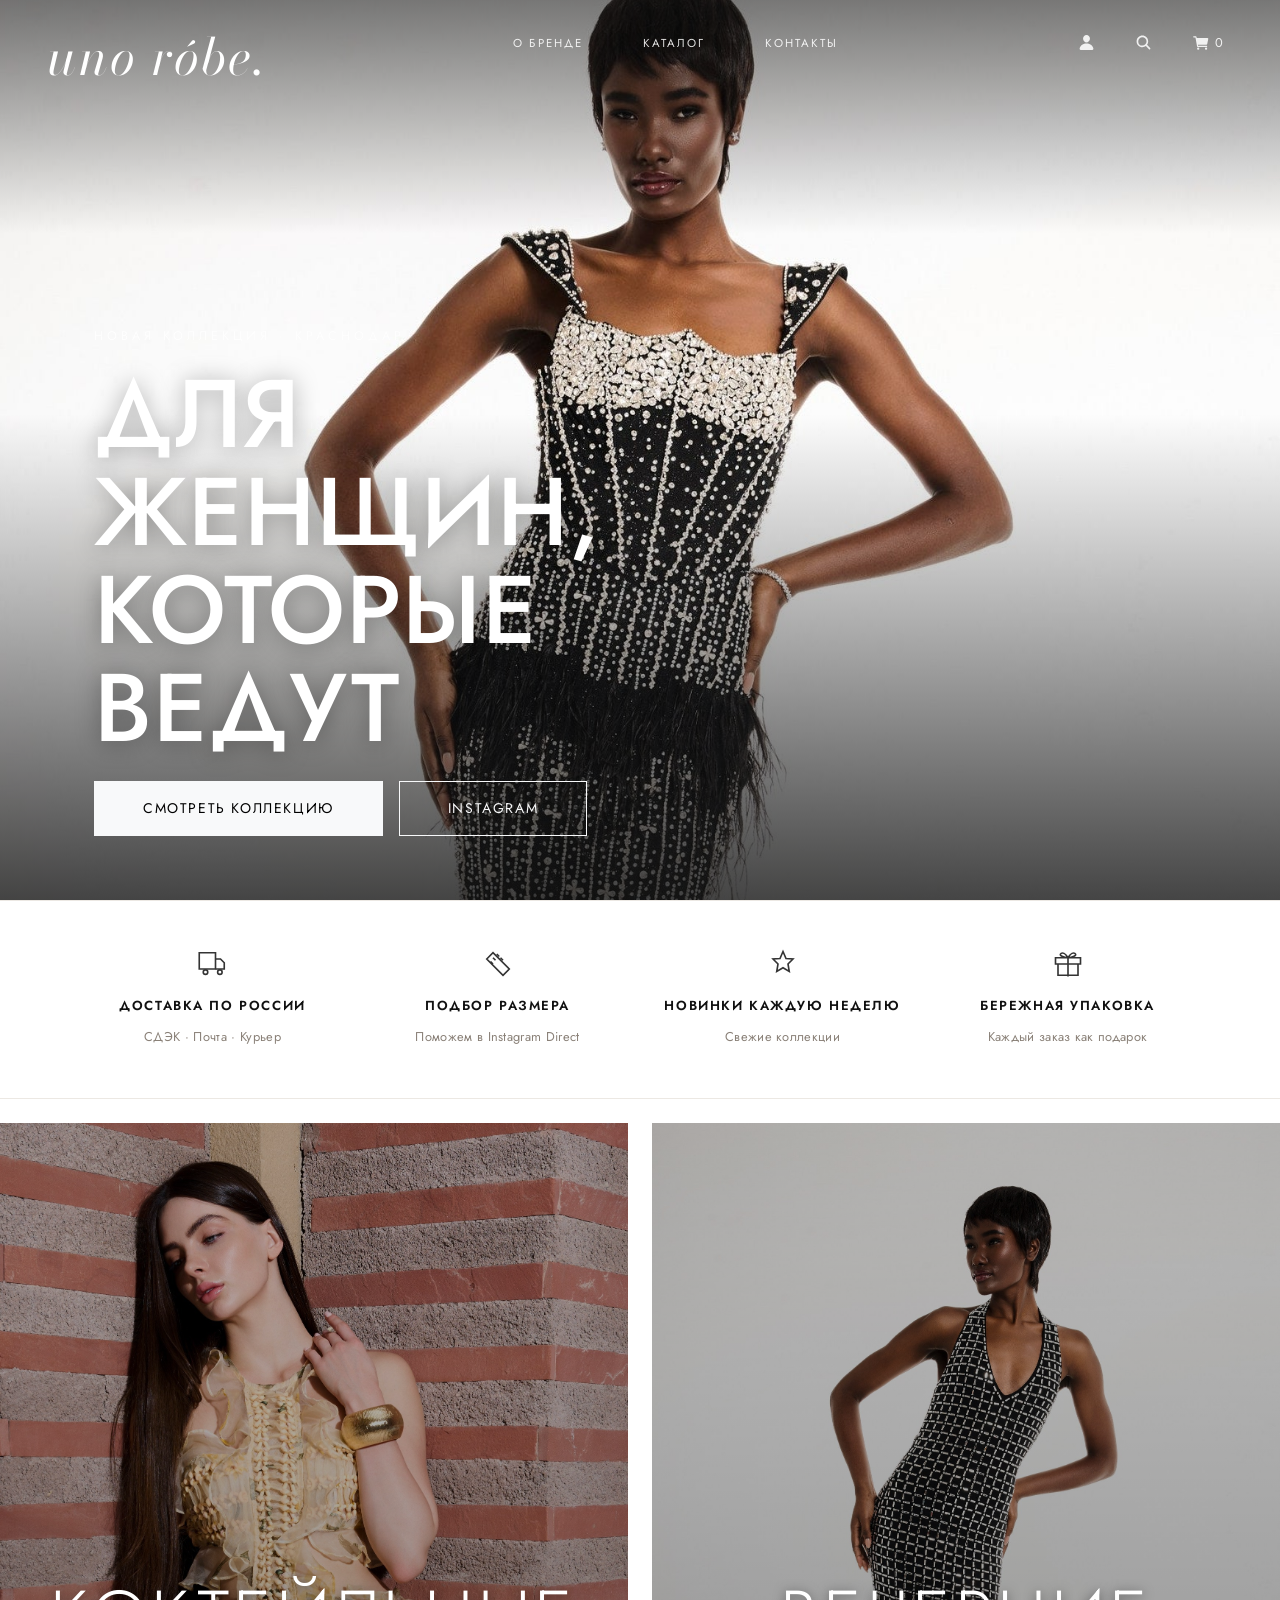
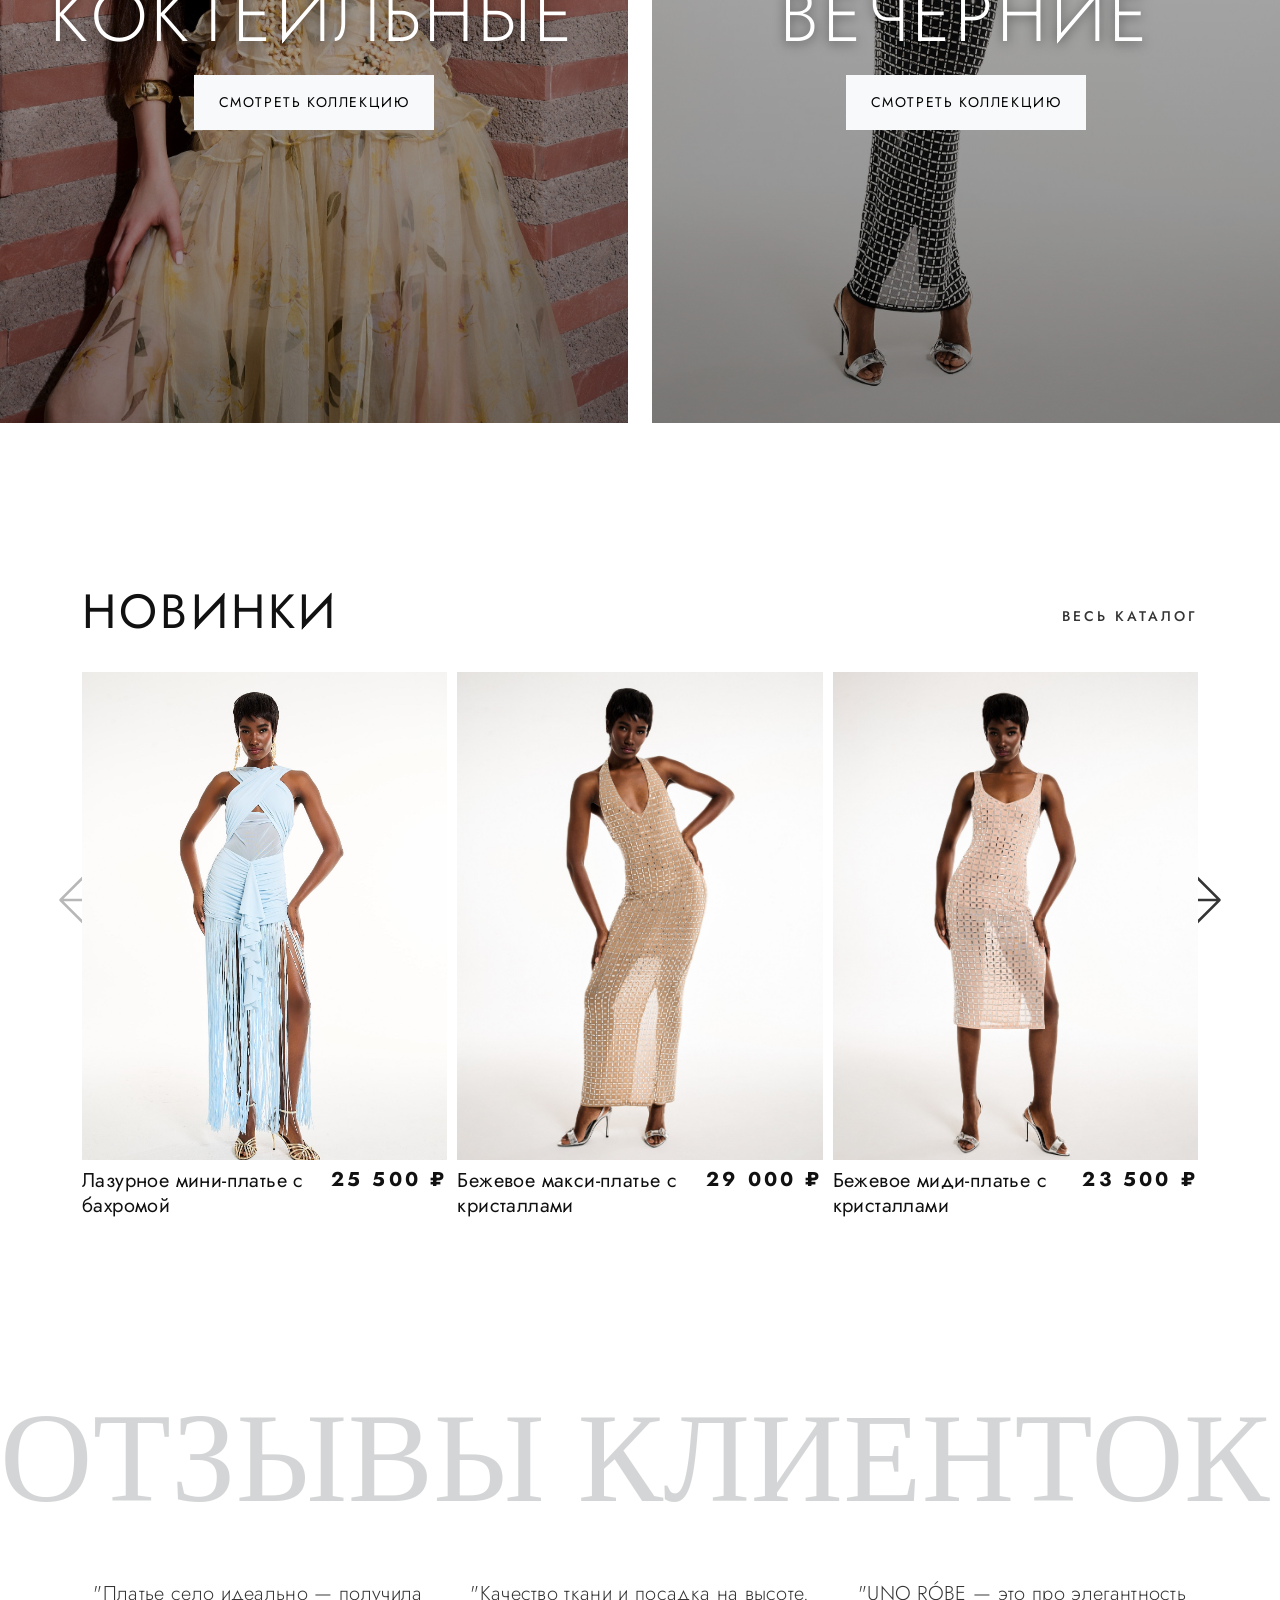
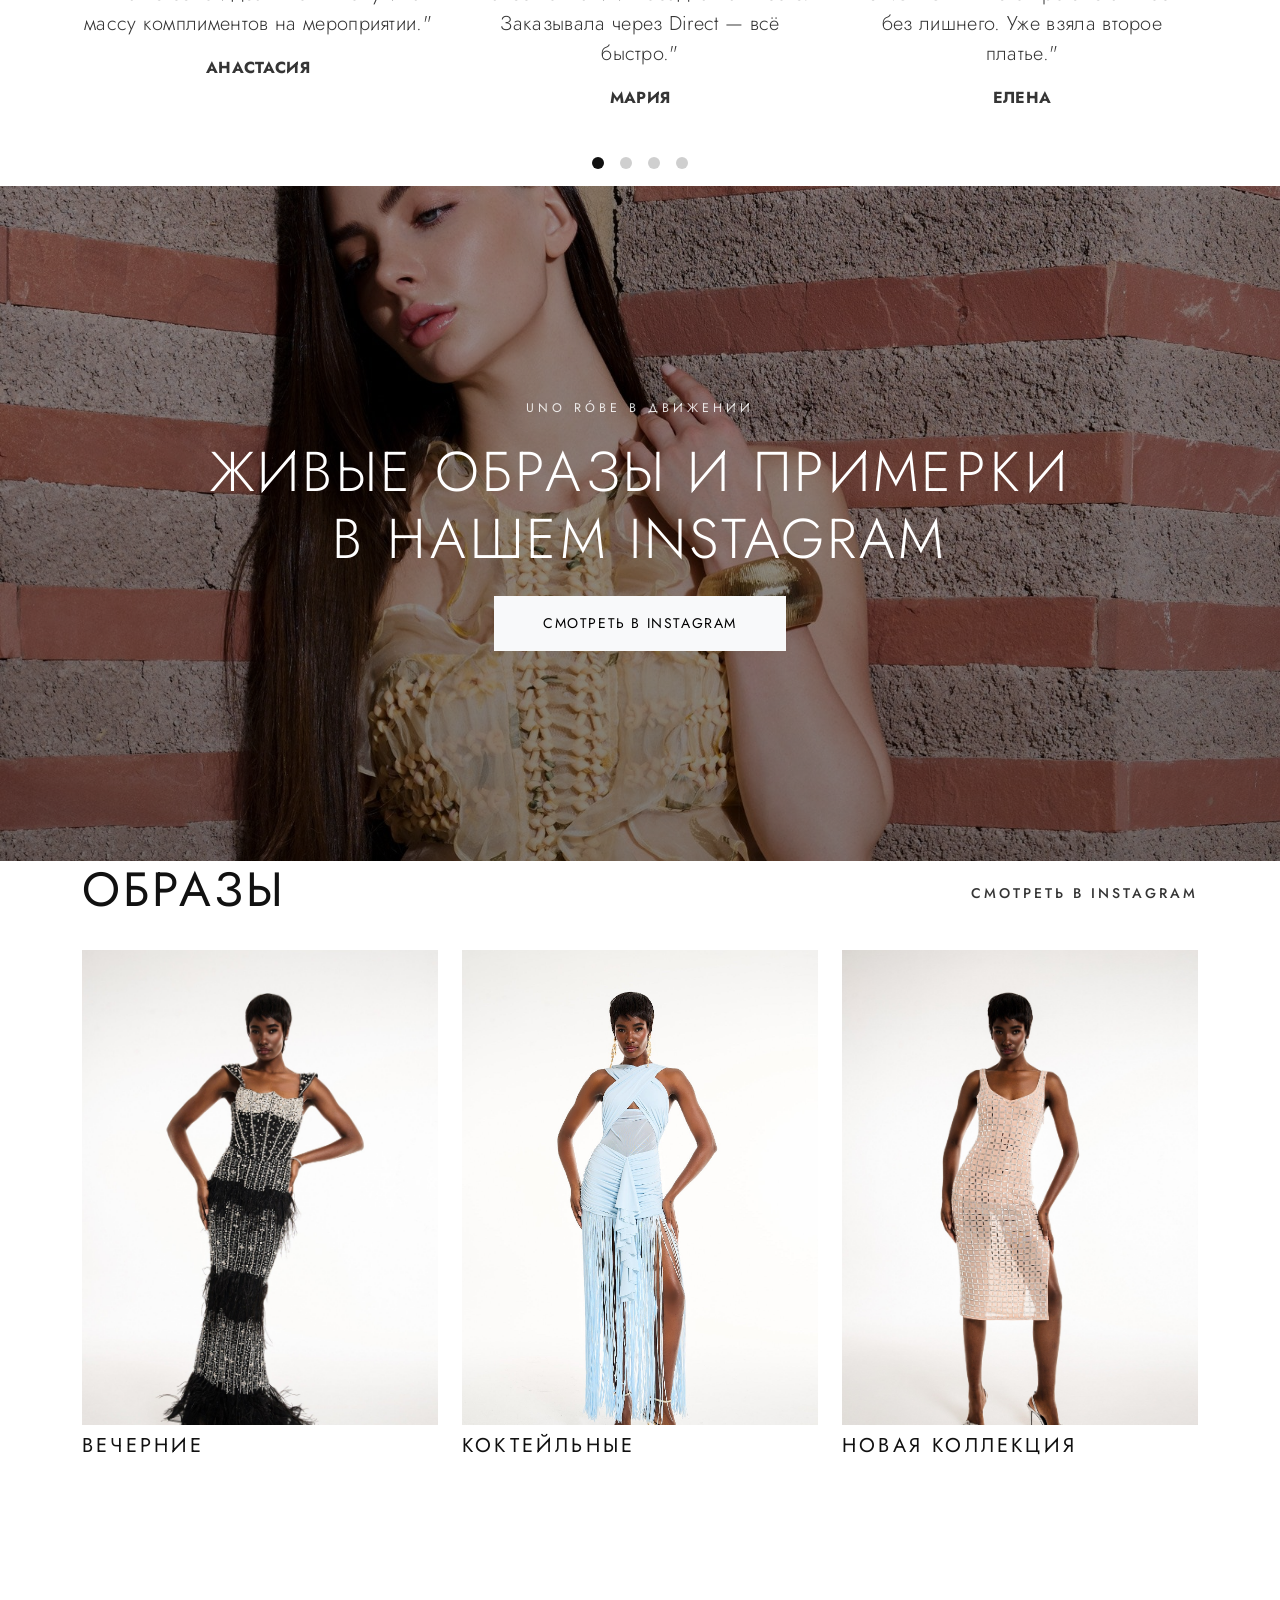
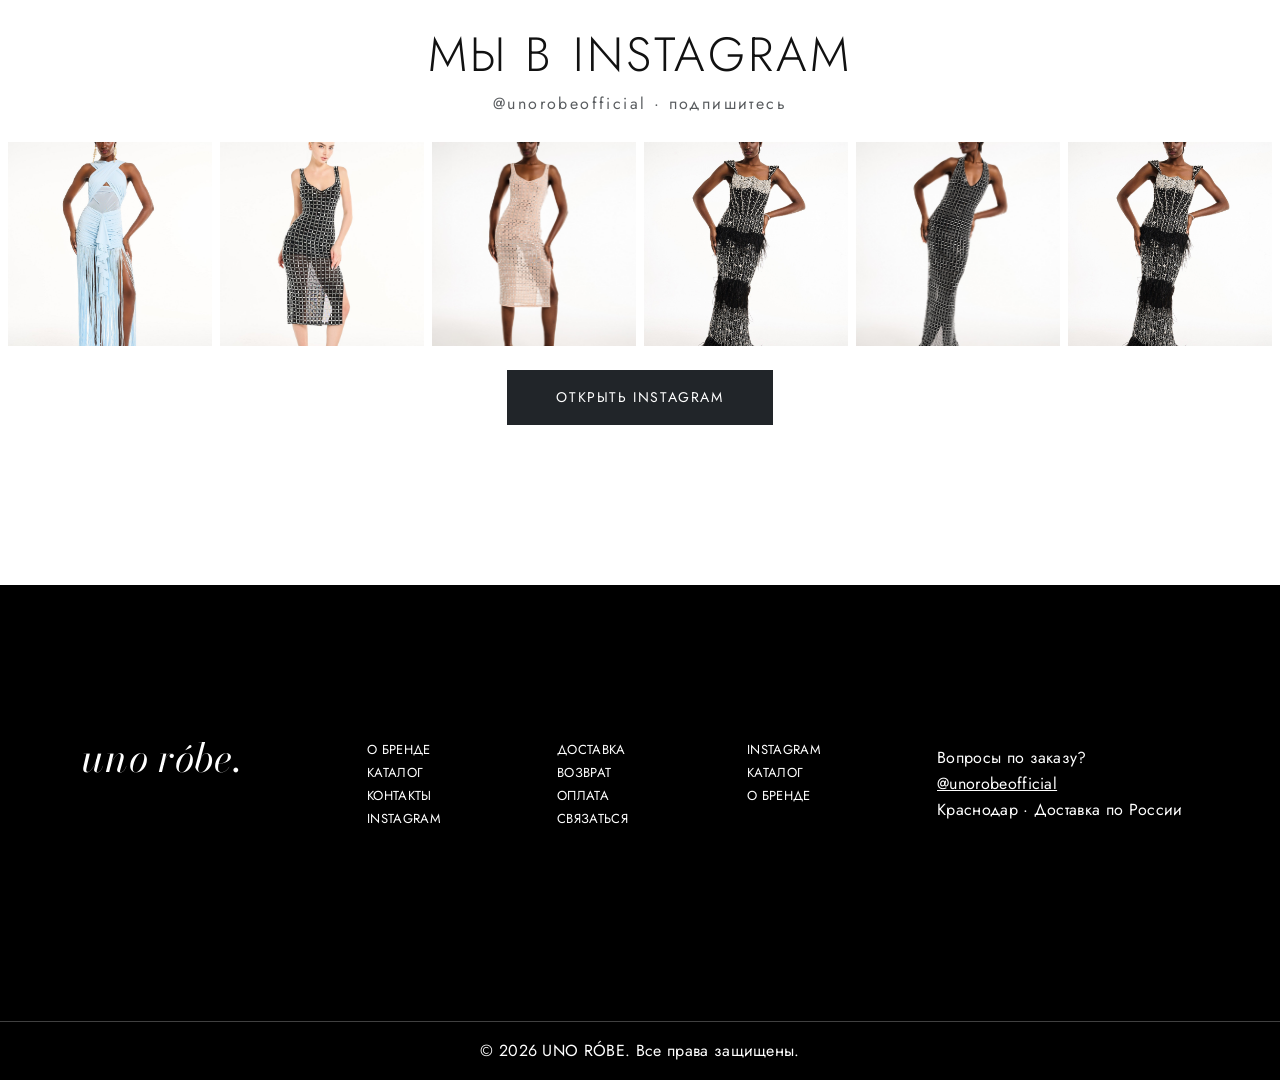
==== index.html @ 6556c3be "UNO RÓBE — сайт-витрина (Modish, локализация, корзина, брендовый контент) Co-authored-by: Cursor <cu" ====
<!DOCTYPE html>
<html lang="ru">

<head>
    <title>UNO RÓBE — женская одежда | Краснодар</title>
    <meta charset="utf-8">
    <meta http-equiv="X-UA-Compatible" content="IE=edge">
    <meta name="viewport" content="width=device-width, initial-scale=1.0">
    <meta name="format-detection" content="telephone=no">
    <meta name="apple-mobile-web-app-capable" content="yes">
    <meta name="author" content="">
    <meta name="keywords" content="">
    <meta name="description" content="">

    <!--Bootstrap ================================================== -->
    <link href="https://cdn.jsdelivr.net/npm/bootstrap@5.3.3/dist/css/bootstrap.min.css" rel="stylesheet"
        integrity="sha384-QWTKZyjpPEjISv5WaRU9OFeRpok6YctnYmDr5pNlyT2bRjXh0JMhjY6hW+ALEwIH" crossorigin="anonymous">

    <!--Link Swiper's CSS ================================================== -->
    <link rel="stylesheet" href="https://cdn.jsdelivr.net/npm/swiper@9/swiper-bundle.min.css" />

    <!-- Style Sheet ================================================== -->
    <link rel="stylesheet" href="styles.css">
    <link rel="stylesheet" href="css/unorobe.css">

    <!-- Google Fonts ================================================== -->
    <link rel="preconnect" href="https://fonts.googleapis.com">
    <link rel="preconnect" href="https://fonts.gstatic.com" crossorigin>
    <link
        href="https://fonts.googleapis.com/css2?family=Bodoni+Moda:ital,opsz,wght@0,6..96,400..900;1,6..96,400..900&family=Jost:ital,wght@0,100..900;1,100..900&display=swap"
        rel="stylesheet">
</head>

<body>
    <!-- svg icon -->
    <svg xmlns="http://www.w3.org/2000/svg" style="display: none;">
        <symbol id="arrow-left" viewBox="0 0 256 256">
            <path fill="currentColor"
                d="M220 128a4 4 0 0 1-4 4H49.66l65.17 65.17a4 4 0 0 1-5.66 5.66l-72-72a4 4 0 0 1 0-5.66l72-72a4 4 0 0 1 5.66 5.66L49.66 124H216a4 4 0 0 1 4 4" />
        </symbol>
        <symbol id="arrow-right" viewBox="0 0 256 256">
            <path fill="currentColor"
                d="m218.83 130.83l-72 72a4 4 0 0 1-5.66-5.66L206.34 132H40a4 4 0 0 1 0-8h166.34l-65.17-65.17a4 4 0 0 1 5.66-5.66l72 72a4 4 0 0 1 0 5.66" />
        </symbol>
        <symbol id="man" viewBox="0 0 512 512">
            <path fill="currentColor"
                d="M332.64 64.58C313.18 43.57 286 32 256 32c-30.16 0-57.43 11.5-76.8 32.38c-19.58 21.11-29.12 49.8-26.88 80.78C156.76 206.28 203.27 256 256 256s99.16-49.71 103.67-110.82c2.27-30.7-7.33-59.33-27.03-80.6M432 480H80a31 31 0 0 1-24.2-11.13c-6.5-7.77-9.12-18.38-7.18-29.11C57.06 392.94 83.4 353.61 124.8 326c36.78-24.51 83.37-38 131.2-38s94.42 13.5 131.2 38c41.4 27.6 67.74 66.93 76.18 113.75c1.94 10.73-.68 21.34-7.18 29.11A31 31 0 0 1 432 480" />
        </symbol>
        <symbol id="search" viewBox="0 0 512 512">
            <path fill="currentColor"
                d="M456.69 421.39L362.6 327.3a173.8 173.8 0 0 0 34.84-104.58C397.44 126.38 319.06 48 222.72 48S48 126.38 48 222.72s78.38 174.72 174.72 174.72A173.8 173.8 0 0 0 327.3 362.6l94.09 94.09a25 25 0 0 0 35.3-35.3M97.92 222.72a124.8 124.8 0 1 1 124.8 124.8a124.95 124.95 0 0 1-124.8-124.8" />
        </symbol>
        <symbol id="expand" viewBox="0 0 32 32">
            <path fill="currentColor"
                d="m25.545 23.328l-7.627-7.705l7.616-7.616l1.857 1.857l2.26-8.428l-8.428 2.258l1.836 1.836l-7.603 7.604l-7.513-7.59L9.81 3.695L1.392 1.394l2.215 8.44l1.848-1.83l7.524 7.604l-7.515 7.515l-1.856-1.855l-2.26 8.427l8.43-2.257L7.94 25.6l7.503-7.502l7.614 7.693l-1.867 1.848l8.416 2.3l-2.213-8.438z" />
        </symbol>
        <symbol id="wishlist" viewBox="0 0 512 512">
            <path fill="currentColor"
                d="M256 448a32 32 0 0 1-18-5.57c-78.59-53.35-112.62-89.93-131.39-112.8c-40-48.75-59.15-98.8-58.61-153C48.63 114.52 98.46 64 159.08 64c44.08 0 74.61 24.83 92.39 45.51a6 6 0 0 0 9.06 0C278.31 88.81 308.84 64 352.92 64c60.62 0 110.45 50.52 111.08 112.64c.54 54.21-18.63 104.26-58.61 153c-18.77 22.87-52.8 59.45-131.39 112.8a32 32 0 0 1-18 5.56" />
        </symbol>
        <symbol id="cart" viewBox="0 0 512 512">
            <circle cx="176" cy="416" r="32" fill="currentColor" />
            <circle cx="400" cy="416" r="32" fill="currentColor" />
            <path fill="currentColor"
                d="M456.8 120.78a23.92 23.92 0 0 0-18.56-8.78H133.89l-6.13-34.78A16 16 0 0 0 112 64H48a16 16 0 0 0 0 32h50.58l45.66 258.78A16 16 0 0 0 160 368h256a16 16 0 0 0 0-32H173.42l-5.64-32h241.66A24.07 24.07 0 0 0 433 284.71l28.8-144a24 24 0 0 0-5-19.93" />
        </symbol>
        <symbol id="play" viewBox="0 0 512 512">
            <path fill="currentColor" d="m96 448l320-192L96 64z" />
        </symbol>
        <symbol id="down" viewBox="0 0 24 24">
            <g fill="none" fill-rule="evenodd">
                <path
                    d="M24 0v24H0V0zM12.593 23.258l-.011.002l-.071.035l-.02.004l-.014-.004l-.071-.035q-.016-.005-.024.005l-.004.01l-.017.428l.005.02l.01.013l.104.074l.015.004l.012-.004l.104-.074l.012-.016l.004-.017l-.017-.427q-.004-.016-.017-.018m.265-.113l-.013.002l-.185.093l-.01.01l-.003.011l.018.43l.005.012l.008.007l.201.093q.019.005.029-.008l.004-.014l-.034-.614q-.005-.019-.02-.022m-.715.002a.02.02 0 0 0-.027.006l-.006.014l-.034.614q.001.018.017.024l.015-.002l.201-.093l.01-.008l.004-.011l.017-.43l-.003-.012l-.01-.01z" />
                <path fill="currentColor"
                    d="M13.06 16.06a1.5 1.5 0 0 1-2.12 0l-5.658-5.656a1.5 1.5 0 1 1 2.122-2.121L12 12.879l4.596-4.596a1.5 1.5 0 0 1 2.122 2.12l-5.657 5.658Z" />
            </g>
        </symbol>
    </svg>

    <div class="search-popup">
        <div class="search-popup-container">

            <form role="search" method="get" class="form-group" action="">
                <input type="search" id="search-form" class="form-control border-0 border-bottom"
                    placeholder="Введите запрос и нажмите Enter" value="" name="s" />
                <button type="submit" class="search-submit border-0 position-absolute bg-white"
                    style="top: 15px;right: 15px;"><svg class="search" width="24" height="24">
                        <use xlink:href="#search"></use>
                    </svg></button>
            </form>

            <h5 class="cat-list-title">Категории</h5>

            <ul class="cat-list">
                <li class="cat-list-item mb-3"><a href="shop.html" title="Платья мини">Платья мини</a></li>
                <li class="cat-list-item mb-3"><a href="shop.html" title="Платья миди">Платья миди</a></li>
                <li class="cat-list-item mb-3"><a href="shop.html" title="Платья макси">Платья макси</a></li>
                <li class="cat-list-item mb-3"><a href="shop.html" title="Коктейльные">Коктейльные</a></li>
                <li class="cat-list-item mb-3"><a href="shop.html" title="Вечерние">Вечерние</a></li>
                <li class="cat-list-item mb-3"><a href="shop.html" title="Новинки">Новинки</a></li>
            </ul>

        </div>
    </div>

        <div class="offcanvas offcanvas-end" data-bs-scroll="true" tabindex="-1" id="offcanvasCart"
        aria-labelledby="My Cart">
        <div class="offcanvas-header justify-content-between border-bottom">
            <h5 class="mb-0 text-uppercase secondary-font">Корзина</h5>
            <button type="button" class="btn-close" data-bs-dismiss="offcanvas" aria-label="Close"></button>
        </div>
        <div class="offcanvas-body d-flex flex-column">
            <ul class="list-group list-group-flush mb-3" id="cart-items"></ul>
            <p class="text-muted text-center py-5 my-auto" id="cart-empty">Корзина пуста.<br>Добавьте модели из каталога.</p>
            <div class="mt-auto pt-3 border-top">
                <div class="d-flex justify-content-between align-items-center mb-3">
                    <span class="fw-bold text-uppercase">Итого</span>
                    <strong id="cart-total">0 ₽</strong>
                </div>
                <button class="w-100 btn btn-dark rounded-0 py-3 text-uppercase" id="cart-checkout" type="button">Оформить заказ в Instagram</button>
                <p class="small text-muted mt-3 mb-0">Состав заказа скопируется, а Instagram Direct откроется автоматически — останется вставить и отправить.</p>
            </div>
        </div>
    </div>

    <header class="site-header position-absolute top-0 start-0 w-100" id="siteHeader">
        <nav class="navbar navbar-expand-lg">
            <div class="container-fluid px-4 px-lg-5">
                <a class="navbar-brand brand-wordmark" href="index.html">uno róbe.</a>
                <button class="navbar-toggler shadow-none border-0 p-0" type="button" data-bs-toggle="collapse"
                    data-bs-target="#navbarSupportedContent" aria-controls="navbarSupportedContent"
                    aria-expanded="false" aria-label="Меню">
                    <span class="navbar-toggler-icon"></span>
                </button>
                <div class="collapse navbar-collapse" id="navbarSupportedContent">
                    <ul class="navbar-nav mx-lg-auto mb-2 mb-lg-0 header-menu text-center">
                        <li class="nav-item"><a class="nav-link nav-link-ltr" href="about-us.html">О бренде</a></li>
                        <li class="nav-item"><a class="nav-link nav-link-ltr" href="shop.html">Каталог</a></li>
                        <li class="nav-item"><a class="nav-link nav-link-ltr" href="contact.html">Контакты</a></li>
                    </ul>
                    <ul class="navbar-nav header-icons flex-row align-items-center justify-content-center gap-4">
                        <li class="nav-item"><a class="nav-link d-flex align-items-center" href="https://www.instagram.com/unorobeofficial/" target="_blank" rel="noopener" aria-label="Instagram"><svg class="man" width="17" height="17"><use xlink:href="#man"></use></svg></a></li>
                        <li class="nav-item"><a class="nav-link search-button d-flex align-items-center" href="#" aria-label="Поиск"><svg class="search" width="17" height="17"><use xlink:href="#search"></use></svg></a></li>
                        <li class="nav-item"><a class="nav-link d-flex align-items-center" href="#" data-bs-toggle="offcanvas" data-bs-target="#offcanvasCart" aria-controls="offcanvasCart" aria-label="Корзина"><svg class="cart" width="18" height="18"><use xlink:href="#cart"></use></svg>&nbsp;<span class="cart-count">0</span></a></li>
                    </ul>
                </div>
            </div>
        </nav>
    </header>

    <main id="billboard">
        <div class="hero-full position-relative"
            style="background: linear-gradient(to bottom, rgba(17,17,17,0.55) 0%, rgba(17,17,17,0) 26%, rgba(17,17,17,0) 46%, rgba(17,17,17,0.78) 100%), url('images/hero-main.jpg'); background-size: cover; background-repeat: no-repeat; background-position: center 20%; height: 100vh;">
            <div class="container h-100 position-relative">
                <div class="hero-content position-absolute bottom-0 start-0 pb-5 mb-3 px-3 px-lg-4">
                    <p class="hero-kicker text-white mb-3">Новая коллекция · Краснодар</p>
                    <h1 class="hero-title text-white secondary-font mb-4">Для женщин,<br>которые ведут</h1>
                    <div class="d-flex flex-wrap gap-3">
                        <a href="shop.html" class="btn btn-light rounded-0 px-5 py-3 text-uppercase">Смотреть коллекцию</a>
                        <a href="https://www.instagram.com/unorobeofficial/" target="_blank" rel="noopener" class="btn btn-outline-light rounded-0 px-5 py-3 text-uppercase">Instagram</a>
                    </div>
                </div>
            </div>
        </div>
    </main>

    <section class="usp-band">
        <div class="container">
            <div class="row text-center g-4 py-4 py-lg-5">
                <div class="col-6 col-md-3 usp-item">
                    <svg class="usp-icon" width="30" height="30" viewBox="0 0 24 24" fill="none" stroke="currentColor" stroke-width="1.3"><path d="M1 3h13v13H1z"/><path d="M14 8h4l3 3v5h-7"/><circle cx="6" cy="18.5" r="1.8"/><circle cx="17.5" cy="18.5" r="1.8"/></svg>
                    <div class="usp-title">Доставка по России</div>
                    <div class="usp-sub">СДЭК · Почта · Курьер</div>
                </div>
                <div class="col-6 col-md-3 usp-item">
                    <svg class="usp-icon" width="30" height="30" viewBox="0 0 24 24" fill="none" stroke="currentColor" stroke-width="1.3"><path d="M3 8l5-5 13 13-5 5z"/><path d="M8 7l2 2M11 4l2 2M14 7l2 2M6 10l2 2"/></svg>
                    <div class="usp-title">Подбор размера</div>
                    <div class="usp-sub">Поможем в Instagram Direct</div>
                </div>
                <div class="col-6 col-md-3 usp-item">
                    <svg class="usp-icon" width="30" height="30" viewBox="0 0 24 24" fill="none" stroke="currentColor" stroke-width="1.3"><path d="M12 2l2.4 5.6L20 8l-4 4 1 6-5-3-5 3 1-6-4-4 5.6-.4z"/></svg>
                    <div class="usp-title">Новинки каждую неделю</div>
                    <div class="usp-sub">Свежие коллекции</div>
                </div>
                <div class="col-6 col-md-3 usp-item">
                    <svg class="usp-icon" width="30" height="30" viewBox="0 0 24 24" fill="none" stroke="currentColor" stroke-width="1.3"><path d="M20 12v9H4v-9M2 7h20v5H2zM12 22V7M12 7S9 2 6.5 3.5 9 7 12 7zM12 7s3-5 5.5-3.5S15 7 12 7z"/></svg>
                    <div class="usp-title">Бережная упаковка</div>
                    <div class="usp-sub">Каждый заказ как подарок</div>
                </div>
            </div>
        </div>
    </section>

    <section id="collection">
        <div class="container-fluid">
            <div class="row mt-4">
                <div class="col-lg-6 ps-lg-0">
                    <div class="position-relative img-fluid"
                        style="background: linear-gradient(rgba(0,0,0,0.25), rgba(0,0,0,0.45)), url(images/hero-women.jpg);background-size: cover; background-repeat: no-repeat; background-position: center; height: 100vh;">
                        <div class="text position-absolute text-center m-auto w-100 top-50">
                            <h3 class="display-2 text-white mb-3 secondary-font" style="text-shadow:0 2px 12px rgba(0,0,0,.5);">КОКТЕЙЛЬНЫЕ</h3>
                            <div>
                                <a href="shop.html" class="btn btn-light rounded-0 px-4 py-3">СМОТРЕТЬ КОЛЛЕКЦИЮ</a>
                            </div>
                        </div>
                    </div>
                </div>
                <div class="col-lg-6 pe-lg-0">
                    <div class="position-relative img-fluid"
                        style="background: linear-gradient(rgba(0,0,0,0.25), rgba(0,0,0,0.45)), url(images/hero-evening.jpg);background-size: cover; background-repeat: no-repeat; background-position: center; height: 100vh;">
                        <div class="text position-absolute text-center m-auto w-100 top-50">
                            <h3 class="display-2 text-white mb-3 secondary-font" style="text-shadow:0 2px 12px rgba(0,0,0,.5);">ВЕЧЕРНИЕ</h3>
                            <div>
                                <a href="shop.html" class="btn btn-light rounded-0 px-4 py-3">СМОТРЕТЬ КОЛЛЕКЦИЮ</a>
                            </div>
                        </div>
                    </div>
                </div>
            </div>
        </div>
    </section>

    <section id="new-arrivals" class="position-relative padding-medium">
        <div class="container">
            <div class="d-block d-md-flex justify-content-between align-items-center mb-4">
                <h3 class="display-5 fw-normal secondary-font">НОВИНКИ</h3>
                <div><a href="shop.html" class="btn1">ВЕСЬ КАТАЛОГ</a></div>
            </div>
            <div class="swiper mySwiper">
                <div class="swiper-wrapper" id="home-swiper-wrapper"></div>
                <div class="swiper-pagination new-arrival-pagination position-relative d-block d-lg-none mt-5"></div>
            </div>
            <div class="position-absolute top-50 end-0 translate-middle-y me-5 main-slider-button-next d-lg-block d-none">
                <svg class="arrow" width="80" height="80">
                    <use xlink:href="#arrow-right"></use>
                </svg>
            </div>
            <div
                class="position-absolute top-50 start-0 translate-middle-y ms-5 main-slider-button-prev d-lg-block d-none">
                <svg class="arrow" width="80" height="80">
                    <use xlink:href="#arrow-left"></use>
                </svg>
            </div>
            <!-- <div class="swiper-pagination d-block d-md-none mt-5"></div> -->
        </div>
    </section>

    <section id="review">
        <h3 class="display-1 mb-5 text-muted opacity-25 ">ОТЗЫВЫ КЛИЕНТОК</h3>
        <div class="container">
            <div class="swiper testimonial-Swiper text-center">
                <div class="swiper-wrapper">
                    <div class="swiper-slide">
                        <p class="review fw-light fs-5 lh-base">"Платье село идеально — получила массу комплиментов на мероприятии."</p>
                        <span class="fw-bold d-block mt-3">АНАСТАСИЯ</span>
                    </div>
                    <div class="swiper-slide">
                        <p class="review fw-light fs-5 lh-base">"Качество ткани и посадка на высоте. Заказывала через Direct — всё быстро."</p>
                        <span class="fw-bold d-block mt-3">МАРИЯ</span>
                    </div>
                    <div class="swiper-slide">
                        <p class="review fw-light fs-5 lh-base">"UNO RÓBE — это про элегантность без лишнего. Уже взяла второе платье."</p>
                        <span class="fw-bold d-block mt-3">ЕЛЕНА</span>
                    </div>
                    <div class="swiper-slide">
                        <p class="review fw-light fs-5 lh-base">"Стильный бренд из Краснодара. Рекомендую всем, кто любит женственные силуэты."</p>
                        <span class="fw-bold d-block mt-3">ДАРЬЯ</span>
                    </div>
                </div>
                <div class="swiper-pagination testimonial-pagination position-relative mt-5"></div>
            </div>
        </div>
    </section>

    <section id="video-modish">
        <div class="position-relative d-flex align-items-center justify-content-center text-center"
            style="background: linear-gradient(rgba(0,0,0,0.4), rgba(0,0,0,0.5)), url('images/hero-women.jpg'); background-size: cover; background-repeat: no-repeat; background-position: center 20%; min-height: 75vh;">
            <div class="container py-5">
                <p class="hero-kicker text-white mb-3">UNO RÓBE в движении</p>
                <h3 class="display-4 text-white secondary-font mb-4">Живые образы и примерки<br>в нашем Instagram</h3>
                <a href="https://www.instagram.com/unorobeofficial/" target="_blank" rel="noopener"
                    class="btn btn-light rounded-0 px-5 py-3 text-uppercase">Смотреть в Instagram</a>
            </div>
        </div>
    </section>

    <section class="articles">
        <div class="container">
            <div class="d-block d-md-flex justify-content-between align-items-center mb-4">
                <h3 class="display-5 fw-normal secondary-font">ОБРАЗЫ</h3>
                <div><a href="https://www.instagram.com/unorobeofficial/" class="btn1" target="_blank" rel="noopener">СМОТРЕТЬ В INSTAGRAM</a></div>
            </div>
            <div class="article">
                <div class="row">
                    <div class="col-md-4 mb-3 mb-md-0">
                        <a href="shop.html"><img src="images/products/9221613256963.jpg" class="img-fluid w-100 article-img" alt="Вечернее платье UNO RÓBE"></a>
                        <h5 class="mt-2"><a href="shop.html" class="article-names secondary-font">ВЕЧЕРНИЕ</a></h5>
                    </div>
                    <div class="col-md-4 mb-3 mb-md-0">
                        <a href="shop.html"><img src="images/products/9221207785731.jpg" class="img-fluid w-100 article-img" alt="Коктейльное платье UNO RÓBE"></a>
                        <h5 class="mt-2"><a href="shop.html" class="article-names secondary-font">КОКТЕЙЛЬНЫЕ</a></h5>
                    </div>
                    <div class="col-md-4 mb-3 mb-md-0">
                        <a href="shop.html"><img src="images/products/9221335351555.jpg" class="img-fluid w-100 article-img" alt="Платье UNO RÓBE"></a>
                        <h5 class="mt-2"><a href="shop.html" class="article-names secondary-font">НОВАЯ КОЛЛЕКЦИЯ</a>
                        </h5>
                    </div>
                </div>
            </div>
        </div>
    </section>

        <section id="instagram-feed" class="padding-medium">
        <div class="container text-center mb-4">
            <h3 class="display-5 secondary-font mb-2">Мы в Instagram</h3>
            <a href="https://www.instagram.com/unorobeofficial/" class="text-decoration-none text-muted" target="_blank" rel="noopener" style="letter-spacing:.15em;">@unorobeofficial · подпишитесь</a>
        </div>
        <div class="container-fluid px-2">
            <div class="row g-2">
                <div class="col-4 col-md-2"><a href="https://www.instagram.com/unorobeofficial/" target="_blank" rel="noopener" class="ig-tile"><img src="images/products/9221207785731.jpg" alt="UNO RÓBE" class="w-100"><span class="ig-overlay"><svg width="26" height="26" viewBox="0 0 24 24" fill="#fff"><path d="M12 2c2.7 0 3 0 4.1.06 1 .05 1.7.24 2.3.48.6.24 1.1.56 1.6 1.06s.82 1 1.06 1.6c.24.6.43 1.3.48 2.3.06 1.1.06 1.4.06 4.1s0 3-.06 4.1c-.05 1-.24 1.7-.48 2.3a4.3 4.3 0 0 1-1.06 1.6 4.3 4.3 0 0 1-1.6 1.06c-.6.24-1.3.43-2.3.48-1.1.06-1.4.06-4.1.06s-3 0-4.1-.06c-1-.05-1.7-.24-2.3-.48a4.3 4.3 0 0 1-1.6-1.06 4.3 4.3 0 0 1-1.06-1.6c-.24-.6-.43-1.3-.48-2.3C2 15 2 14.7 2 12s0-3 .06-4.1c.05-1 .24-1.7.48-2.3.24-.6.56-1.1 1.06-1.6s1-.82 1.6-1.06c.6-.24 1.3-.43 2.3-.48C9 2 9.3 2 12 2zm0 5a5 5 0 1 0 0 10 5 5 0 0 0 0-10zm0 8.2a3.2 3.2 0 1 1 0-6.4 3.2 3.2 0 0 1 0 6.4zM17.8 6.9a1.2 1.2 0 1 0 0-2.4 1.2 1.2 0 0 0 0 2.4z"/></svg></span></a></div>
                <div class="col-4 col-md-2"><a href="https://www.instagram.com/unorobeofficial/" target="_blank" rel="noopener" class="ig-tile"><img src="images/products/9221324308739.jpg" alt="UNO RÓBE" class="w-100"><span class="ig-overlay"><svg width="26" height="26" viewBox="0 0 24 24" fill="#fff"><path d="M12 2c2.7 0 3 0 4.1.06 1 .05 1.7.24 2.3.48.6.24 1.1.56 1.6 1.06s.82 1 1.06 1.6c.24.6.43 1.3.48 2.3.06 1.1.06 1.4.06 4.1s0 3-.06 4.1c-.05 1-.24 1.7-.48 2.3a4.3 4.3 0 0 1-1.06 1.6 4.3 4.3 0 0 1-1.6 1.06c-.6.24-1.3.43-2.3.48-1.1.06-1.4.06-4.1.06s-3 0-4.1-.06c-1-.05-1.7-.24-2.3-.48a4.3 4.3 0 0 1-1.6-1.06 4.3 4.3 0 0 1-1.06-1.6c-.24-.6-.43-1.3-.48-2.3C2 15 2 14.7 2 12s0-3 .06-4.1c.05-1 .24-1.7.48-2.3.24-.6.56-1.1 1.06-1.6s1-.82 1.6-1.06c.6-.24 1.3-.43 2.3-.48C9 2 9.3 2 12 2zm0 5a5 5 0 1 0 0 10 5 5 0 0 0 0-10zm0 8.2a3.2 3.2 0 1 1 0-6.4 3.2 3.2 0 0 1 0 6.4zM17.8 6.9a1.2 1.2 0 1 0 0-2.4 1.2 1.2 0 0 0 0 2.4z"/></svg></span></a></div>
                <div class="col-4 col-md-2"><a href="https://www.instagram.com/unorobeofficial/" target="_blank" rel="noopener" class="ig-tile"><img src="images/products/9221335351555.jpg" alt="UNO RÓBE" class="w-100"><span class="ig-overlay"><svg width="26" height="26" viewBox="0 0 24 24" fill="#fff"><path d="M12 2c2.7 0 3 0 4.1.06 1 .05 1.7.24 2.3.48.6.24 1.1.56 1.6 1.06s.82 1 1.06 1.6c.24.6.43 1.3.48 2.3.06 1.1.06 1.4.06 4.1s0 3-.06 4.1c-.05 1-.24 1.7-.48 2.3a4.3 4.3 0 0 1-1.06 1.6 4.3 4.3 0 0 1-1.6 1.06c-.6.24-1.3.43-2.3.48-1.1.06-1.4.06-4.1.06s-3 0-4.1-.06c-1-.05-1.7-.24-2.3-.48a4.3 4.3 0 0 1-1.6-1.06 4.3 4.3 0 0 1-1.06-1.6c-.24-.6-.43-1.3-.48-2.3C2 15 2 14.7 2 12s0-3 .06-4.1c.05-1 .24-1.7.48-2.3.24-.6.56-1.1 1.06-1.6s1-.82 1.6-1.06c.6-.24 1.3-.43 2.3-.48C9 2 9.3 2 12 2zm0 5a5 5 0 1 0 0 10 5 5 0 0 0 0-10zm0 8.2a3.2 3.2 0 1 1 0-6.4 3.2 3.2 0 0 1 0 6.4zM17.8 6.9a1.2 1.2 0 1 0 0-2.4 1.2 1.2 0 0 0 0 2.4z"/></svg></span></a></div>
                <div class="col-4 col-md-2"><a href="https://www.instagram.com/unorobeofficial/" target="_blank" rel="noopener" class="ig-tile"><img src="images/products/9221613256963.jpg" alt="UNO RÓBE" class="w-100"><span class="ig-overlay"><svg width="26" height="26" viewBox="0 0 24 24" fill="#fff"><path d="M12 2c2.7 0 3 0 4.1.06 1 .05 1.7.24 2.3.48.6.24 1.1.56 1.6 1.06s.82 1 1.06 1.6c.24.6.43 1.3.48 2.3.06 1.1.06 1.4.06 4.1s0 3-.06 4.1c-.05 1-.24 1.7-.48 2.3a4.3 4.3 0 0 1-1.06 1.6 4.3 4.3 0 0 1-1.6 1.06c-.6.24-1.3.43-2.3.48-1.1.06-1.4.06-4.1.06s-3 0-4.1-.06c-1-.05-1.7-.24-2.3-.48a4.3 4.3 0 0 1-1.6-1.06 4.3 4.3 0 0 1-1.06-1.6c-.24-.6-.43-1.3-.48-2.3C2 15 2 14.7 2 12s0-3 .06-4.1c.05-1 .24-1.7.48-2.3.24-.6.56-1.1 1.06-1.6s1-.82 1.6-1.06c.6-.24 1.3-.43 2.3-.48C9 2 9.3 2 12 2zm0 5a5 5 0 1 0 0 10 5 5 0 0 0 0-10zm0 8.2a3.2 3.2 0 1 1 0-6.4 3.2 3.2 0 0 1 0 6.4zM17.8 6.9a1.2 1.2 0 1 0 0-2.4 1.2 1.2 0 0 0 0 2.4z"/></svg></span></a></div>
                <div class="col-4 col-md-2"><a href="https://www.instagram.com/unorobeofficial/" target="_blank" rel="noopener" class="ig-tile"><img src="images/hero-evening.jpg" alt="UNO RÓBE" class="w-100"><span class="ig-overlay"><svg width="26" height="26" viewBox="0 0 24 24" fill="#fff"><path d="M12 2c2.7 0 3 0 4.1.06 1 .05 1.7.24 2.3.48.6.24 1.1.56 1.6 1.06s.82 1 1.06 1.6c.24.6.43 1.3.48 2.3.06 1.1.06 1.4.06 4.1s0 3-.06 4.1c-.05 1-.24 1.7-.48 2.3a4.3 4.3 0 0 1-1.06 1.6 4.3 4.3 0 0 1-1.6 1.06c-.6.24-1.3.43-2.3.48-1.1.06-1.4.06-4.1.06s-3 0-4.1-.06c-1-.05-1.7-.24-2.3-.48a4.3 4.3 0 0 1-1.6-1.06 4.3 4.3 0 0 1-1.06-1.6c-.24-.6-.43-1.3-.48-2.3C2 15 2 14.7 2 12s0-3 .06-4.1c.05-1 .24-1.7.48-2.3.24-.6.56-1.1 1.06-1.6s1-.82 1.6-1.06c.6-.24 1.3-.43 2.3-.48C9 2 9.3 2 12 2zm0 5a5 5 0 1 0 0 10 5 5 0 0 0 0-10zm0 8.2a3.2 3.2 0 1 1 0-6.4 3.2 3.2 0 0 1 0 6.4zM17.8 6.9a1.2 1.2 0 1 0 0-2.4 1.2 1.2 0 0 0 0 2.4z"/></svg></span></a></div>
                <div class="col-4 col-md-2"><a href="https://www.instagram.com/unorobeofficial/" target="_blank" rel="noopener" class="ig-tile"><img src="images/hero-main.jpg" alt="UNO RÓBE" class="w-100"><span class="ig-overlay"><svg width="26" height="26" viewBox="0 0 24 24" fill="#fff"><path d="M12 2c2.7 0 3 0 4.1.06 1 .05 1.7.24 2.3.48.6.24 1.1.56 1.6 1.06s.82 1 1.06 1.6c.24.6.43 1.3.48 2.3.06 1.1.06 1.4.06 4.1s0 3-.06 4.1c-.05 1-.24 1.7-.48 2.3a4.3 4.3 0 0 1-1.06 1.6 4.3 4.3 0 0 1-1.6 1.06c-.6.24-1.3.43-2.3.48-1.1.06-1.4.06-4.1.06s-3 0-4.1-.06c-1-.05-1.7-.24-2.3-.48a4.3 4.3 0 0 1-1.6-1.06 4.3 4.3 0 0 1-1.06-1.6c-.24-.6-.43-1.3-.48-2.3C2 15 2 14.7 2 12s0-3 .06-4.1c.05-1 .24-1.7.48-2.3.24-.6.56-1.1 1.06-1.6s1-.82 1.6-1.06c.6-.24 1.3-.43 2.3-.48C9 2 9.3 2 12 2zm0 5a5 5 0 1 0 0 10 5 5 0 0 0 0-10zm0 8.2a3.2 3.2 0 1 1 0-6.4 3.2 3.2 0 0 1 0 6.4zM17.8 6.9a1.2 1.2 0 1 0 0-2.4 1.2 1.2 0 0 0 0 2.4z"/></svg></span></a></div>
            </div>
        </div>
        <div class="container text-center mt-4">
            <a href="https://www.instagram.com/unorobeofficial/" class="btn btn-dark rounded-0 px-5 py-3 text-uppercase" target="_blank" rel="noopener">Открыть Instagram</a>
        </div>
    </section>

    <section id="footer" class="bg-black text-white">
        <div class="container padding-medium">
            <div class="row">
                <div class="col-md-6 col-lg-3 mb-3 mb-lg-0">
                    <div class="logo"><a href="index.html" class="brand-wordmark-footer">uno róbe.</a></div>
                </div>
                <div class="col-md-6 col-lg-2 mb-3 mb-lg-0">
                    <nav>
                        <ul class="list-unstyled">
                            <li class="nav-item mb-2"><a class="nav-link nav-link-ltr" href="about-us.html">О БРЕНДЕ</a></li>
                            <li class="nav-item mb-2"><a class="nav-link nav-link-ltr" href="shop.html">КАТАЛОГ</a></li>
                            <li class="nav-item mb-2"><a class="nav-link nav-link-ltr" href="contact.html">КОНТАКТЫ</a></li>
                            <li class="nav-item mb-2"><a class="nav-link nav-link-ltr" href="https://www.instagram.com/unorobeofficial/" target="_blank" rel="noopener">INSTAGRAM</a></li>
                        </ul>
                    </nav>
                </div>
                <div class="col-md-6 col-lg-2 mb-3 mb-lg-0">
                    <nav>
                        <ul class="list-unstyled">
                            <li class="nav-item mb-2"><a class="nav-link nav-link-ltr" href="#">ДОСТАВКА</a></li>
                            <li class="nav-item mb-2"><a class="nav-link nav-link-ltr" href="#">ВОЗВРАТ</a></li>
                            <li class="nav-item mb-2"><a class="nav-link nav-link-ltr" href="#">ОПЛАТА</a></li>
                            <li class="nav-item mb-2"><a class="nav-link nav-link-ltr" href="contact.html">СВЯЗАТЬСЯ</a></li>
                        </ul>
                    </nav>
                </div>
                <div class="col-md-6 col-lg-2 mb-3 mb-lg-0">
                    <nav>
                        <ul class="list-unstyled">
                            <li class="nav-item mb-2"><a class="nav-link nav-link-ltr" href="https://www.instagram.com/unorobeofficial/" target="_blank" rel="noopener">INSTAGRAM</a></li>
                            <li class="nav-item mb-2"><a class="nav-link nav-link-ltr" href="shop.html">КАТАЛОГ</a></li>
                            <li class="nav-item mb-2"><a class="nav-link nav-link-ltr" href="about-us.html">О БРЕНДЕ</a></li>
                        </ul>
                    </nav>
                </div>
                <div class="col-md-6 col-lg-3 mb-3 mb-lg-0">
                    Вопросы по заказу?<br>
                    <a href="https://www.instagram.com/unorobeofficial/" class="text-decoration-underline text-white" target="_blank" rel="noopener">@unorobeofficial</a> <br>
                    Краснодар · Доставка по России
                </div>
            </div>
        </div>
        <hr>
        <div class="copyright text-center">
            <p class="m-0 pb-3">© 2026 UNO RÓBE. Все права защищены.</p>
        </div>
    </section>

    <!-- Video Popup -->
    <div class="modal fade" id="myModal" tabindex="-1" role="dialog" aria-labelledby="exampleModalLabel"
        aria-hidden="true">
        <div class="modal-dialog" role="document">
            <div class="modal-content">
                <div class="modal-body">
                    <button type="button" class="btn-close" data-bs-dismiss="modal" aria-label="Close"><svg class="bi"
                            width="40" height="40">
                            <use xlink:href="#close-sharp"></use>
                        </svg></button>
                    <div class="ratio ratio-16x9">
                        <iframe class="embed-responsive-item" src="" id="video" allowscriptaccess="always"
                            allow="autoplay"></iframe>
                    </div>
                </div>
            </div>
        </div>
    </div>

    <!-- Script -->
    <script src="js/jquery-1.11.0.min.js"></script>
    <script src="https://cdn.jsdelivr.net/npm/bootstrap@5.3.3/dist/js/bootstrap.bundle.min.js"
        integrity="sha384-YvpcrYf0tY3lHB60NNkmXc5s9fDVZLESaAA55NDzOxhy9GkcIdslK1eN7N6jIeHz"
        crossorigin="anonymous"></script>
    <script src="https://cdn.jsdelivr.net/npm/swiper/swiper-bundle.min.js"></script>
    <script type="text/javascript" src="js/plugins.js"></script>
    <script src="js/products.js"></script>
    <script src="js/unorobe.js"></script>
    <script type="text/javascript" src="js/script.js"></script>

</body>

</html>
---- styles.css ----
/*
Theme Name: Modish
Theme URI: https://templatesjungle.com/
Author: TemplatesJungle
Author URI: https://templatesjungle.com/
Description: Modish is specially designed product packaged for clothing eCommerce website.
Version: 1.1
*/

/*--------------------------------------------------------------
This is main CSS file that contains custom style rules used in this template
--------------------------------------------------------------*/

/*------------------------------------*\
    Table of contents
\*------------------------------------*/

/*------------------------------------------------

CSS STRUCTURE:

1. VARIABLES

2. GENERAL TYPOGRAPHY
  2.1 General Styles
  2.2 Background Color
  2.3 Section
    - Section Paddings
    - Section Margins
    - Section Title
  2.4 Buttons
    - Buttons
    - Button Hover Effect

3. CONTENT ELEMENTS
  - Dropdown
  - Form
  - Display
  - Svg Color
  - Swiper
  - Modal Video
  - Search Popup

4. SITE STRUCTURE
  4.1 Header Section
  4.2 New-Arrival Section
  4.3 Video Section


/*--------------------------------------------------------------
/** 1. VARIABLES
--------------------------------------------------------------*/
:root {
  --primary-color: #111111;
  --secondary-color: #F9F6F3;
  --black-color: #111111;
  --dark-color: #353535;
  --primary-color-200: #E8F0F1;
  --primary-color-400: #c4e9ed;
  --gray-color: #777F81;
  --light-color: #fdfdfd;

  /* bootstrap color-scheme */
  --bs-dark-rgb: 80, 80, 80;
  --bs-gray-100: #EAE5DD;
  --bs-gray-300: #DCDCDC;
  --bs-body-color-rgb: 53, 53, 53;
  --bs-primary-rgb: 209, 104, 6;
  --bs-secondary-rgb: 249, 246, 243;
}

/* Fonts */
:root {
  --body-font: "Jost", sans-serif;
  --heading-font: "Bodoni Moda", serif;
}

/*----------------------------------------------*/
/* 2 GENERAL TYPOGRAPHY
  /*----------------------------------------------*/

/* 2.1 General Styles
  /*----------------------------------------------*/
*,
*::before,
*::after {
  -webkit-box-sizing: border-box;
  -moz-box-sizing: border-box;
  box-sizing: border-box;
}

html {
  box-sizing: border-box;
}

body {
  font-family: var(--body-font);
  font-size: 16px;
  font-weight: 400;
  line-height: 164%;
  letter-spacing: 0.32px;
  color: var(--dark-color);
  margin: 0;
}

a {
  color: inherit;
  text-decoration: none;
  transition: 0.3s ease-in-out;
}

a:hover {
  color: var(--primary-color);
}


/* 2.2 Background Color
/*----------------------------------------------*/
.bg-light {
  background-color: var(--light-color) !important;
}

.bg-primary {
  background-color: var(--primary-color) !important;
}

.bg-gray {
  background-color: var(--bs-gray-100) !important;
}

/*--------------------------------------------------------------
  /** 2.3 Section
  --------------------------------------------------------------*/
/* - Section Padding
  --------------------------------------------------------------*/
.padding-small {
  padding-top: 5em;
  padding-bottom: 5em;
}

.padding-medium {
  padding-top: 10em;
  padding-bottom: 10em;
}

.padding-large {
  padding-top: 12em;
  padding-bottom: 12em;
}


@media (max-width: 768px) {
  .padding-side {
    padding-left: 2rem;
    padding-right: 2rem;
  }

  .padding-large {
    padding-top: 15em;
  }
}

/* - Section Margin
  --------------------------------------------------------------*/
.margin-small {
  margin-top: 8.125em;
  margin-bottom: 8.125em;
}

.margin-medium {
  margin-top: 10em;
  margin-bottom: 10em;
}

.margin-large {
  margin-top: 12em;
  margin-bottom: 12em;
}


/* - Section Title
  --------------------------------------------------------------*/
h1,
h2,
h3,
h4,
h5,
h6 {
  color: var(--black-color);
  font-family: var(--heading-font);
  text-transform: uppercase;
  font-weight: 400;
}

.secondary-font {
  font-family: var(--body-font);
  letter-spacing: 0.2rem;
}
.breadcrumb {
  --bs-breadcrumb-divider-color: #999;
  --bs-breadcrumb-item-active-color: #111;
}


/*--------------------------------------------------------------
  /** 2.4 Buttons
  --------------------------------------------------------------*/

  /* - Button
  --------------------------------------------------------------*/
  .btn {
  --bs-btn-padding-x: 2.5rem;
  --bs-btn-padding-y: 0.6rem;
  --bs-btn-font-size: 14px;
  --bs-btn-font-weight: 400;
  border-radius: 0;
  text-transform: uppercase;
  transition: all 0.4s ease-in-out;
  letter-spacing: 0.1rem;
}

  /* - Button Hover Effect
  --------------------------------------------------------------*/
.btn1 {
  border: none;
  transition: 0.5s ease-in-out;
  font-family: "Jost", sans-serif;
  font-size: 14px;
  font-weight: 500;
  letter-spacing: 3px;
  text-transform: uppercase;
  background: none;
  width: fit-content;
  position: relative;
  padding-bottom: 2px;
  margin: 0;
}

.btn1::after {
  content: "";
  width: 0;
  height: 2px;
  background: rgb(128, 127, 127);
  transition: 0.3s ease-in-out;
  position: absolute;
  left: 0;
  bottom: 0;
}

.btn1:hover::after {
  width: 100%;
}

/*--------------------------------------------------------------
  /** 3.CONTENT ELEMENTS
  --------------------------------------------------------------*/

/* Dropdown
  ------------------------------------------------------------- */
.dropdown-item {
  color: var(--dark-color);
  text-transform: capitalize;
}

.dropdown-item.active,
.dropdown-item:hover,
.dropdown-item:active {
  color: var(--dark-color);
  background-color: var(--secondary-color);
}

/* Form
  ------------------------------------------------------------- */
.form-control:focus,
.form-select:focus {
  border-color: var(--dark-color);
  outline: 0;
  box-shadow: none;
}

input,
select,
textarea {
  border-color: var(--dark-color);
  outline: 0;
  box-shadow: none;
}

select:focus {
  box-shadow: none;
}

/* Display
  ------------------------------------------------------------- */
@media (min-width: 1200px) {
  .display-1 {
    font-size: 8rem;
  }
}

/* Svg Color
  ------------------------------------------------------------- */
svg.light-color {
  color: var(--light-color);
}

svg.dark-color {
  color: var(--dark-color);
}

svg.primary-color {
  color: var(--primary-color);
}

/* Swiper
------------------------------------------------------------- */

/* new arrival */
.main-slider-button-next.swiper-button-disabled,
.main-slider-button-prev.swiper-button-disabled {
  opacity: .35;
  cursor: auto;
  pointer-events: none;
}

.swiper-horizontal>.swiper-pagination-bullets .swiper-pagination-bullet,
.swiper-pagination-horizontal.swiper-pagination-bullets .swiper-pagination-bullet {
  margin: 0 8px;
}

.testimonial-pagination .swiper-pagination-bullet,
.new-arrival-pagination .swiper-pagination-bullet {
  width: 12px;
  height: 12px;
  background-color: var(--primary-color);
}

.testimonial-pagination .swiper-pagination-bullet-active,
.new-arrival-pagination .swiper-pagination-bullet-active {
  background-color: var(--primary-color);
}


/* modal video override
------------------------------------------------------------- */
.modal-dialog {
  max-width: 800px;
  margin: auto;
  height: 100vh;
  display: flex;
  align-items: center;
}

.modal-content {
  padding: 0;
  background-color: #f5f3ef;
  border: none;
  border-radius: 0
}


/** Search Popup
--------------------------------------------------------------*/
.search-popup {
  background-color: #fff;
  position: fixed;
  left: 0;
  top: 0;
  width: 100%;
  height: 100%;
  opacity: 0;
  visibility: hidden;
  z-index: 9999;
  -webkit-transition: opacity 0.3s 0s, visibility 0s 0.3s;
  -moz-transition: opacity 0.3s 0s, visibility 0s 0.3s;
  transition: opacity 0.3s 0s, visibility 0s 0.3s;
}

.search-popup.is-visible {
  opacity: 1;
  visibility: visible;
  cursor: -webkit-image-set(url("data:image/svg+xml;charset=utf8,%3Csvg xmlns='http://www.w3.org/2000/svg' width='20' height='20' viewBox='0 0 20 20'%3E%3Cpath fill='%23FFF' d='M20 1l-1-1-9 9-9-9-1 1 9 9-9 9 1 1 9-9 9 9 1-1-9-9'/%3E%3C/svg%3E") 1x, url("data:image/svg+xml;charset=utf8,%3Csvg xmlns='http://www.w3.org/2000/svg' width='20' height='20' viewBox='0 0 20 20'%3E%3Cpath fill='%23000' d='M20 1l-1-1-9 9-9-9-1 1 9 9-9 9 1 1 9-9 9 9 1-1-9-9'/%3E%3C/svg%3E") 2x), pointer;
  cursor: url("data:image/svg+xml;charset=utf8,%3Csvg xmlns='http://www.w3.org/2000/svg' width='20' height='20' viewBox='0 0 20 20'%3E%3Cpath fill='%23000' d='M20 1l-1-1-9 9-9-9-1 1 9 9-9 9 1 1 9-9 9 9 1-1-9-9'/%3E%3C/svg%3E"), pointer;
  -webkit-transition: opacity 0.3s 0s, visibility 0s 0s;
  -moz-transition: opacity 0.3s 0s, visibility 0s 0s;
  transition: opacity 0.3s 0s, visibility 0s 0s;
}

.search-popup-container {
  background-color: transparent;
  position: relative;
  top: 50%;
  margin: 0 auto;
  padding: 0;
  width: 90%;
  max-width: 800px;
  text-align: center;
  box-shadow: none;
  cursor: default;
  -webkit-transform: translateY(-40px);
  transform: translateY(-40px);

  -webkit-transition-property: -webkit-transform;
  transition-property: transform;
  -webkit-transition-duration: 0.3s;
  transition-duration: 0.3s;
}

.is-visible .search-popup-container {
  -webkit-transform: translateY(-50%);
  transform: translateY(-50%);
}

.search-popup-form {
  position: relative;
  margin: 0 0 3em 0;
}

.search-popup-form .form-control {
  padding: 0 0 .375em 0;
  font-size: 2em;
}

.search-popup-form #search-popup-submit {
  display: none;
}

.search-popup .search-popup-close {
  display: block;
  position: absolute;
  top: 2em;
  right: 2em;
  margin: -0.5em;
  padding: 0.5em;
  line-height: 0;
}

.search-popup .search-popup-close:hover {
  -webkit-transform: rotate(90deg);
  -ms-transform: rotate(90deg);
  transform: rotate(90deg);
}

.search-popup .search-popup-close i {
  display: block;
  position: relative;
  width: 1em;
  height: 1em;
  fill: rgba(0, 0, 0, 0.5);
}

.search-popup .search-popup-close:hover i {
  fill: rgba(0, 0, 0, 1);
}

.search-popup .cat-list-title {
  margin-top: 40px;
  margin-bottom: 10px;
  font-size: 0.6em;
  font-weight: normal;
  text-transform: uppercase;
  letter-spacing: 0.1em;
}

.search-popup .cat-list {
  margin: 0;
  list-style-type: none;
}

.search-popup .cat-list-item {
  display: inline-block;
  margin-bottom: 0;
  letter-spacing: 0.015em;
  font-size: 2em;
}

.search-popup .cat-list-item a {
  position: relative;
}

.search-popup .cat-list-item a::after {
  background: none repeat scroll 0 0 #fff;
  content: "";
  height: 1px;
  border-bottom: 1px solid #ff9697;
  left: 0;
  opacity: 0;
  position: absolute;
  top: 100%;
  width: 100%;
  -webkit-transition: height 0.3s, opacity 0.3s, -webkit-transform 0.3s;
  transition: height 0.3s, opacity 0.3s, transform 0.3s;
  -webkit-transform: translateY(-5px);
  transform: translateY(-5px);
}

.search-popup .cat-list-item a:hover::after {
  height: 1px;
  opacity: 1;
  -webkit-transform: translateY(2px);
  transform: translateY(2px);
}

.search-popup .cat-list-item::after {
  content: "/";
  padding: 0 5px;
  line-height: 1;
  color: rgba(0, 0, 0, 0.5);
  vertical-align: text-top;
}

.search-popup .cat-list-item:last-child::after {
  display: none;
}

@media only screen and (max-width: 991px) {

  .search-popup .cat-list-item,
  .search-popup-form .form-control {
    font-size: 1.425em;
  }
}

@media only screen and (max-width: 767px) {
  .search-popup .search-popup-close {
    top: 1em;
    right: 1em;
  }
}

@media only screen and (max-width: 575px) {

  .search-popup .cat-list-item,
  .search-popup-form .form-control {
    font-size: 1.125em;
  }

  .search-popup .search-popup-close {
    top: 1em;
    right: 1em;
  }
}

.search-popup input[type="search"] {
  font-size: 24px;
  height: 60px;
  padding: 26px;
}

.search-popup .search-form button {
  top: 12px;
  right: 15px;
}

.search-popup .search-form button svg {
  height: 28px;
  width: 28px;
}

/*----------------------------------------------*/
/* 4 SITE STRUCTURE */
/*----------------------------------------------*/

/** 4.1 Header Section Style
--------------------------------------------------------------*/
.navbar-toggler {
  color: white;
}

.navbar-toggler-icon {
  background-image: url(images/images.png);
}

.navbar-nav {
  --bs-nav-link-hover-color: rgb(255, 255, 255);
}

.navbar-brand {
  font-family: 'Lora', serif;
  font-style: italic;
  font-size: 38;
  color: white;
}

.navbar .container-fluid {
  align-items: flex-start;
}

.nav-link {
  font-family: 'Jost', sans-serif;
  font-size: 13px;
  text-transform: uppercase;
  position: relative;
  width: fit-content;
  letter-spacing: 10%;
  padding-bottom: 5px;
  text-decoration: none;
  color: rgb(255, 255, 255);
  list-style: none;
  line-height: 10px;

}

.nav-link:hover {
  color: white;
}

.nav-link::before {
  transition: 300ms;
  height: 1px;
  content: "";
  position: absolute;
  background-color: #fff7f7;
}

.nav-link-ltr::before {
  width: 0%;
  bottom: 0;
}

.nav-link-ltr:hover::before {
  width: 90%;
  color: white;
}


/** 4.2 New-Arrival Section Style
--------------------------------------------------------------*/
.product-item .cart-concern {
  background: var(--light-color);
  width: 70%;
  text-align: center;
  margin: auto;
  position: absolute;
  left: 0;
  right: 0;
  bottom: 120px;
  z-index: 9;
  transition: 0.5s ease-out;
  padding: 10px 30px;
  opacity: 0;
}

.product-item:hover .cart-concern {
  bottom: 100px;
  opacity: 1;
}


/** 4.3 Video Section Style
--------------------------------------------------------------*/
.play,
svg.play-icon {
  animation: play 1.5s alternate infinite ease-in;
}

@keyframes play {
  0% {
    transform: scale(1);
  }

  100% {
    transform: scale(1.1);
  }
}

/*----- Shop Section Style -------------------------*/
.product-store .product-item {
  position: relative;
}

.product-item .cart-concern {
  background: var(--light-color);
  width: 80%;
  text-align: center;
  margin: auto;
  position: absolute;
  left: 0;
  right: 0;
  bottom: 120px;
  z-index: 9;
  transition: 0.5s ease-out;
  padding: 10px;
  opacity: 0;
}

.product-item:hover .cart-concern {
  bottom: 100px;
  opacity: 1;
}

.cart-concern .cart-button button {
  background: none;
  color: var(--dark-color);
  height: auto;
  padding: 0;
  margin: 0;
}

.cart-concern .cart-button button i.icon {
  font-size: 15px;
}

.product-item .wishlist-btn i.icon.icon-heart {
  font-size: 20px;
}

.product-item .item-price {
  font-size: 1.8em;
}

/* search bar style  */
.search-bar {
  border: 1px solid #EAEAEA;
}

/*--------------------------------------------------------------
Single Product page style start
--------------------------------------------------------------*/

.nav-tabs .nav-link:focus,
.nav-tabs .nav-link:hover {
  color: var(--bs-primary);
  isolation: isolate;
  border-color: transparent;
  border-bottom: 4px solid var(--bs-primary);
  transition: all 0.1s ease-in;
}

.nav-tabs .nav-item.show .nav-link,
.nav-tabs .nav-link.active {
  color: var(--bs-primary);
  background-color: transparent;
  border-color: transparent;
  border-bottom: 4px solid var(--bs-primary);
  transition: all 0.1s ease-in;
}

/* product-thumbnail-slider */
.product-thumbnail-slider {
  height: 880px;
}
.nav-tabs .nav-link:hover{
  border-bottom:4px solid #111111;
}
.nav-tabs .nav-link.active {
  border-bottom:4px solid #111111;
}
@media (min-width: 900px) {
  .product-thumbnail-slider {
    height: 746px;
  }
}
a.btn-cart {
  border-radius: 0.25rem;
  border: 1px solid rgba(65, 64, 62, 0.20);
}

a.btn-wishlist {

  border-radius: 0.25rem;
  border: 1px solid rgba(65, 64, 62, 0.20);
}
/*--------------------------------------------------------------
Checkout page style start
--------------------------------------------------------------*/
.form-check-input {
  border: 1px solid var(--primary-color);
}

.form-check-input:checked {
  background-color: var(--primary-color);
  border-color: var(--primary-color);
}

.form-check-input:focus {
  border-color: var(--primary-color);
  box-shadow: none;
}

/*--------------------------------------------------------------
faqs page style start
--------------------------------------------------------------*/
.accordion-button:not(.collapsed) {
  color: var(--body-text-color);
  background-color: transparent;
  box-shadow: none;
}

.accordion {
  --bs-accordion-color: var(--light-text-color);
  --bs-accordion-bg: none;
  --bs-accordion-btn-color: var(--body-text-color);
}

.accordion-item {
  border: none;
}

.accordion-button:not(.collapsed)::after {
  background-image: url('https://api.iconify.design/eva/arrow-down-fill.svg?color=%2341403e');

}

.accordion-button::after {
  background-image: url('https://api.iconify.design/eva/arrow-down-fill.svg?color=%2341403e');
}

.accordion-button:focus {
  z-index: 3;
  border-color: none;
  box-shadow: none;
}

/*--------------------------------------------------------------
Blog page style start
--------------------------------------------------------------*/
/* blog style */
.card {
  --bs-card-inner-border-radius: none;
  --bs-card-bg: transparent;
  background-color: transparent;
  border: none;
}

.blog-paragraph {
  color: #908F8D;
  font-size: 1rem;
  font-weight: 400;
  line-height: normal;
  font-family: var(--secondary-font);
}

.blog-read {
  color: #908F8D;
  font-size: 1rem;
  letter-spacing: 0.02rem;
  text-transform: uppercase;
}

a.blog-read {
  border-bottom: 1px solid #D9D9D8;
  transition: all 0.3s ease-in;
}

a.blog-read:hover {
  border-bottom: 1px solid #8a8a8a;
}

/* ------ Pagination ------*/
.pagination .page-numbers {
  width: 30px;
  height: 30px;
  display: flex;
  align-items: center;
  color: var(--bs-body-color);
  padding: 0 10px;
  line-height: 1.4;
  transition: 0.9s all;
  border-radius: 8px;
}

.pagination .page-numbers:hover,
.pagination .page-numbers.current {
  color: var(--accent-color);
}

iconify-icon.pagination-arrow {
  color: var(--bs-body-color);
  transition: 0.9s all;
}

iconify-icon.pagination-arrow:hover {
  color: var(--accent-color);
}
/*--------------------------------------------------------------
Account page style start
--------------------------------------------------------------*/
.nav-tabs .nav-item.show .nav-link.account-tab,
.nav-tabs .nav-link.account-tab {
  color: var(--bs-body-color);
}

.nav-tabs .nav-item.show .nav-link.account-tab,
.nav-tabs .nav-link.account-tab.active {
  color: var(--accent-color);
}
---- css/unorobe.css ----
/* UNO RÓBE — брендовые правки (минимальные, основа — Modish) */
.brand-wordmark {
  font-family: var(--heading-font);
  font-size: clamp(2rem, 4vw, 3.25rem);
  font-weight: 400;
  font-style: italic;
  letter-spacing: 0.04em;
  line-height: 1;
  text-decoration: none !important;
  color: #fff !important;
}

.brand-wordmark-footer {
  font-family: var(--heading-font);
  font-size: 2.5rem;
  font-style: italic;
  color: #fff;
  text-decoration: none;
}

.site-header-inner .brand-wordmark {
  color: #111 !important;
  font-size: clamp(1.75rem, 3vw, 2.5rem);
}

.product-image {
  aspect-ratio: 3/4;
  object-fit: cover;
  width: 100%;
}

.btn-instagram {
  background: #111;
  color: #fff;
  border: 1px solid #111;
  letter-spacing: 0.08em;
  text-transform: uppercase;
  font-size: 0.8rem;
  padding: 0.85rem 1.5rem;
}

.btn-instagram:hover {
  background: #fff;
  color: #111;
}

.contact-card {
  border: 1px solid #ece8e3;
  padding: 2rem;
  height: 100%;
}

.sidebar .filter-link.active {
  color: #111;
  text-decoration: underline;
}

.item-name {
  text-transform: none;
  letter-spacing: 0.02em;
}

.page-hero {
  background: #111;
  padding: 8rem 0 4rem;
}

.page-hero h1,
.page-hero .breadcrumb-item {
  color: #fff;
}

.about-quote {
  font-family: var(--heading-font);
  font-size: clamp(1.5rem, 3vw, 2.25rem);
  line-height: 1.4;
}

/* ===================== Шапка ===================== */
.site-header {
  z-index: 1030;
  transition: background 0.35s ease, box-shadow 0.35s ease;
}
.site-header .navbar {
  padding-top: 1.6rem;
  padding-bottom: 1.4rem;
  transition: padding 0.35s ease;
}
.site-header .brand-wordmark {
  color: #fff !important;
  transition: color 0.35s ease;
}
.site-header .nav-link {
  color: #fff;
  text-transform: uppercase;
  letter-spacing: 0.18em;
  font-size: 0.72rem;
  opacity: 0.88;
  transition: opacity 0.2s ease, color 0.35s ease;
}
.site-header .nav-link:hover {
  opacity: 1;
  color: #fff;
}
.site-header .header-menu {
  gap: 2.75rem;
}
.site-header .header-icons .nav-link {
  letter-spacing: 0.08em;
  font-size: 0.8rem;
}
.site-header .navbar-toggler-icon {
  filter: invert(1) brightness(2);
}

/* при прокрутке — светлая плашка */
.site-header.is-scrolled {
  position: fixed;
  background: rgba(255, 255, 255, 0.97);
  box-shadow: 0 1px 0 rgba(0, 0, 0, 0.07);
  -webkit-backdrop-filter: blur(8px);
  backdrop-filter: blur(8px);
}
.site-header.is-scrolled .navbar {
  padding-top: 0.85rem;
  padding-bottom: 0.85rem;
}
.site-header.is-scrolled .brand-wordmark {
  color: #111 !important;
}
.site-header.is-scrolled .nav-link {
  color: #111;
}
.site-header.is-scrolled .nav-link:hover {
  color: #111;
  opacity: 1;
}
.site-header.is-scrolled .navbar-toggler-icon {
  filter: none;
}

@media (max-width: 991.98px) {
  .site-header .header-menu {
    gap: 0.35rem;
    margin-top: 0.75rem;
  }
  .site-header .header-icons {
    justify-content: flex-start !important;
    margin-top: 0.75rem;
  }
  .site-header .navbar-collapse {
    background: rgba(17, 17, 17, 0.92);
    padding: 1rem 1.25rem 1.5rem;
    margin-top: 0.75rem;
    border-radius: 4px;
  }
  .site-header.is-scrolled .navbar-collapse .nav-link,
  .site-header.is-scrolled .navbar-collapse .brand-wordmark {
    color: #fff;
  }
}

/* ===================== Титульный экран ===================== */
.hero-kicker {
  text-transform: uppercase;
  letter-spacing: 0.32em;
  font-size: 0.78rem;
  opacity: 0.85;
}
.hero-title {
  font-size: clamp(2.75rem, 7.5vw, 6rem);
  line-height: 1.02;
  font-weight: 500;
  letter-spacing: 0.01em;
  text-shadow: 0 2px 24px rgba(0, 0, 0, 0.35);
}
.hero-content {
  max-width: 720px;
}

/* Лукбук «Образы» */
.article-img {
  aspect-ratio: 3 / 4;
  object-fit: cover;
  object-position: center 12%;
  transition: opacity 0.3s ease;
}
.article-img:hover {
  opacity: 0.9;
}

/* Преимущества */
.usp-band {
  border-top: 1px solid #ece8e3;
  border-bottom: 1px solid #ece8e3;
}
.usp-icon {
  color: #111;
  margin-bottom: 0.9rem;
  opacity: 0.85;
}
.usp-title {
  text-transform: uppercase;
  letter-spacing: 0.12em;
  font-size: 0.82rem;
  font-weight: 600;
  color: #111;
}
.usp-sub {
  font-size: 0.8rem;
  color: #8a8178;
  margin-top: 0.25rem;
}

/* Instagram-лента */
.ig-tile {
  position: relative;
  display: block;
  overflow: hidden;
}
.ig-tile img {
  aspect-ratio: 1 / 1;
  object-fit: cover;
  transition: transform 0.5s ease;
}
.ig-tile:hover img {
  transform: scale(1.06);
}
.ig-overlay {
  position: absolute;
  inset: 0;
  display: flex;
  align-items: center;
  justify-content: center;
  background: rgba(17, 17, 17, 0.35);
  opacity: 0;
  transition: opacity 0.3s ease;
}
.ig-tile:hover .ig-overlay {
  opacity: 1;
}
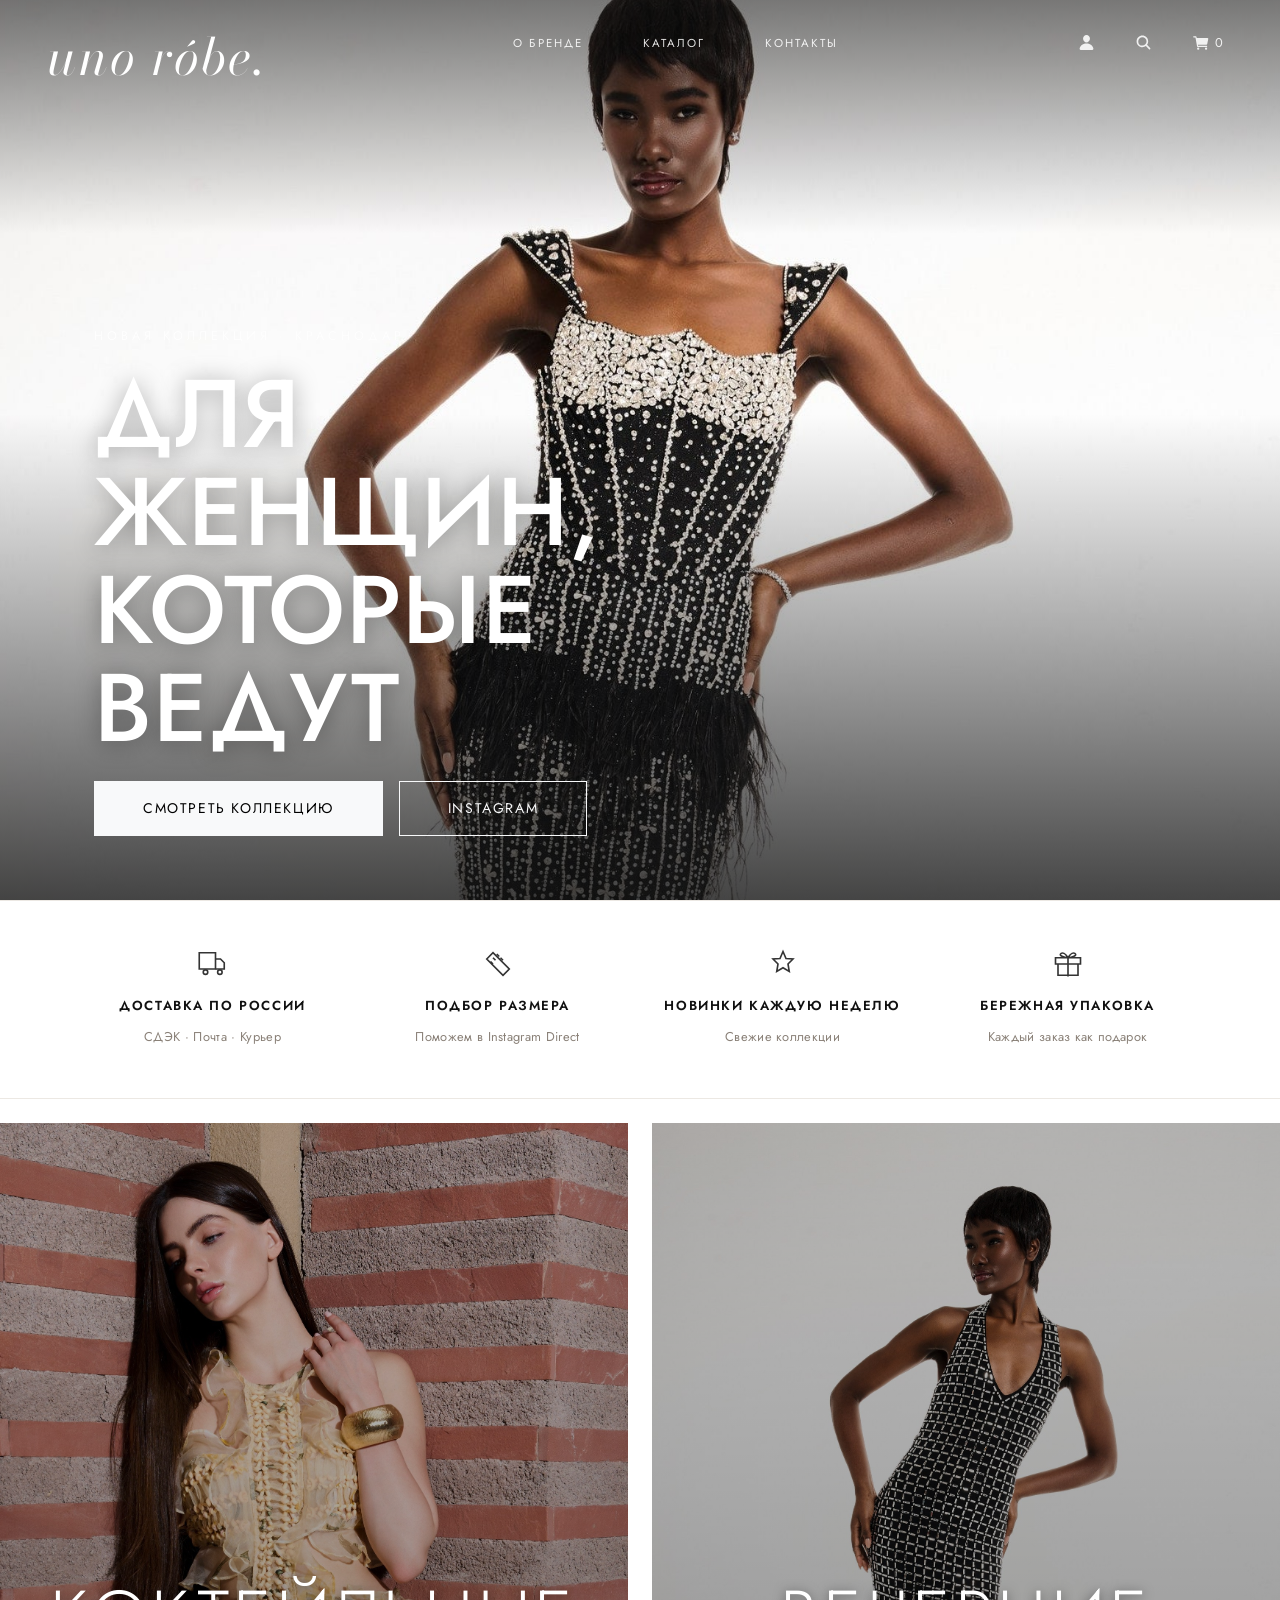
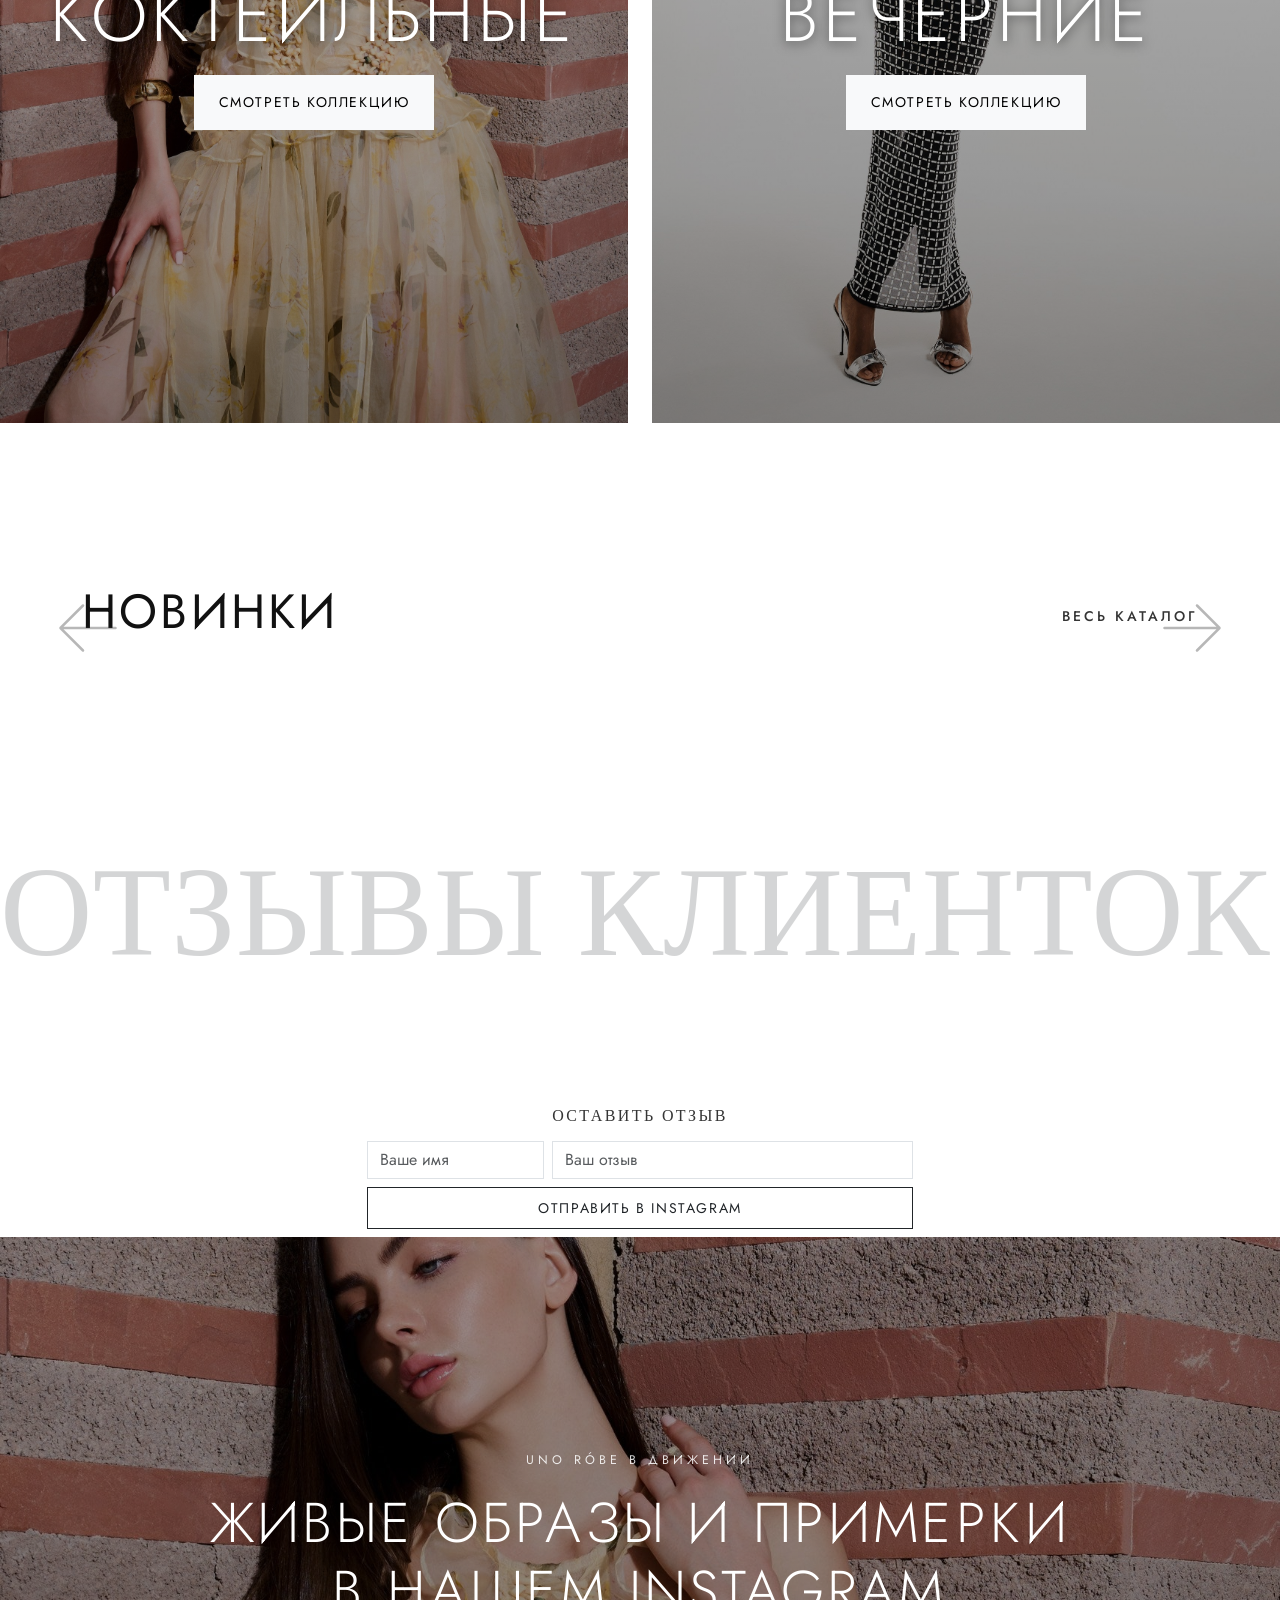
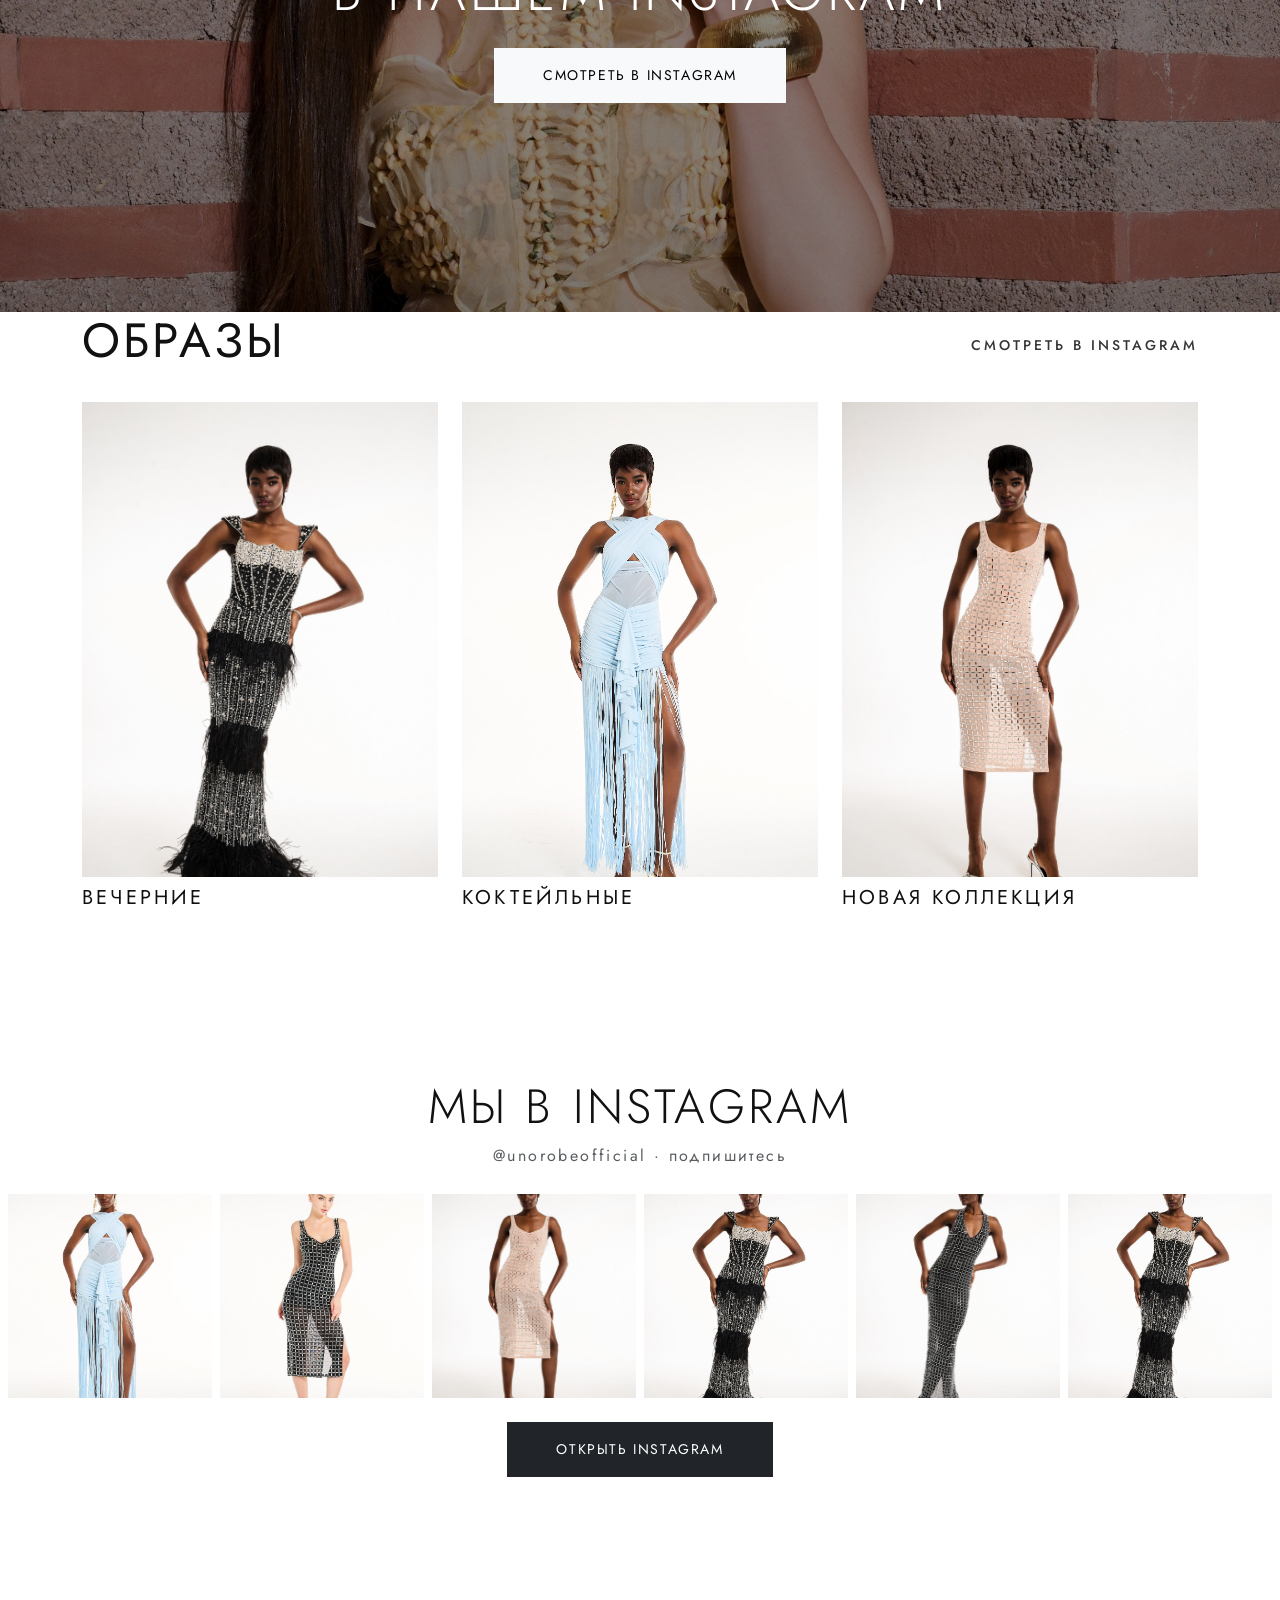
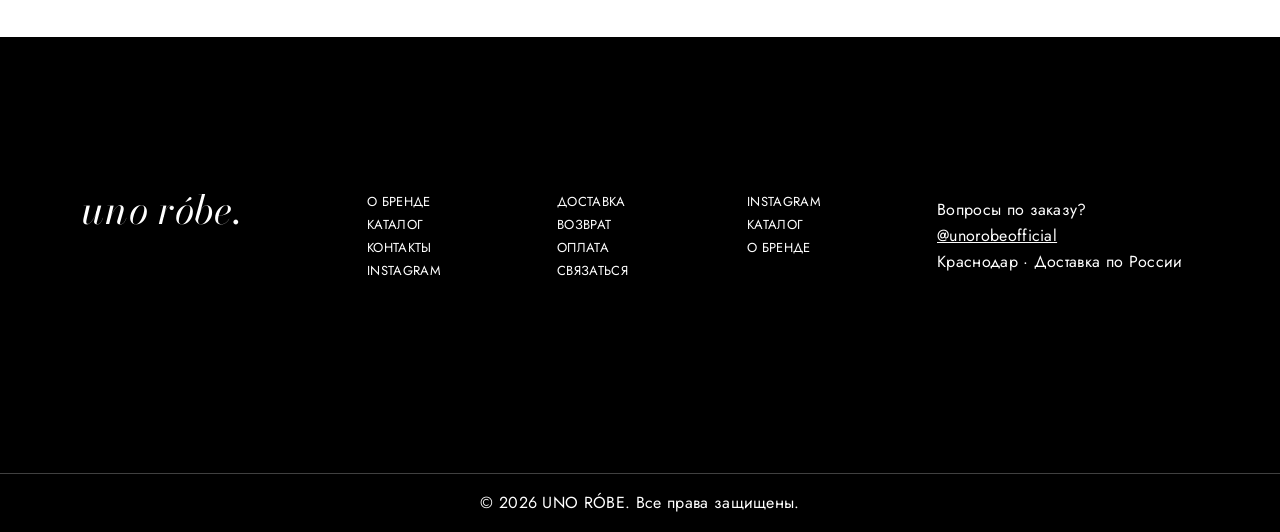
==== commit 13f9fea4: "feat: админ-панель каталога и отзывов через GitHub API Каталог и отзывы в data/*.json, admin.html дл" ====
--- a/index.html
+++ b/index.html
@@ -249,25 +249,25 @@
         <h3 class="display-1 mb-5 text-muted opacity-25 ">ОТЗЫВЫ КЛИЕНТОК</h3>
         <div class="container">
             <div class="swiper testimonial-Swiper text-center">
-                <div class="swiper-wrapper">
-                    <div class="swiper-slide">
-                        <p class="review fw-light fs-5 lh-base">"Платье село идеально — получила массу комплиментов на мероприятии."</p>
-                        <span class="fw-bold d-block mt-3">АНАСТАСИЯ</span>
-                    </div>
-                    <div class="swiper-slide">
-                        <p class="review fw-light fs-5 lh-base">"Качество ткани и посадка на высоте. Заказывала через Direct — всё быстро."</p>
-                        <span class="fw-bold d-block mt-3">МАРИЯ</span>
-                    </div>
-                    <div class="swiper-slide">
-                        <p class="review fw-light fs-5 lh-base">"UNO RÓBE — это про элегантность без лишнего. Уже взяла второе платье."</p>
-                        <span class="fw-bold d-block mt-3">ЕЛЕНА</span>
-                    </div>
-                    <div class="swiper-slide">
-                        <p class="review fw-light fs-5 lh-base">"Стильный бренд из Краснодара. Рекомендую всем, кто любит женственные силуэты."</p>
-                        <span class="fw-bold d-block mt-3">ДАРЬЯ</span>
-                    </div>
-                </div>
+                <div class="swiper-wrapper" id="reviews-swiper-wrapper"></div>
                 <div class="swiper-pagination testimonial-pagination position-relative mt-5"></div>
+            </div>
+            <div class="row justify-content-center mt-5 pt-4">
+                <div class="col-lg-6">
+                    <h4 class="h6 text-uppercase text-center mb-3" style="letter-spacing:.15em;">Оставить отзыв</h4>
+                    <form id="public-review-form" class="review-submit-form">
+                        <div class="row g-2">
+                            <div class="col-md-4">
+                                <input type="text" name="author" class="form-control rounded-0" placeholder="Ваше имя" required>
+                            </div>
+                            <div class="col-md-8">
+                                <input type="text" name="text" class="form-control rounded-0" placeholder="Ваш отзыв" required>
+                            </div>
+                        </div>
+                        <button type="submit" class="btn btn-outline-dark rounded-0 w-100 mt-2">Отправить в Instagram</button>
+                        <p class="review-form-msg small text-muted text-center mt-2 mb-0"></p>
+                    </form>
+                </div>
             </div>
         </div>
     </section>
@@ -404,6 +404,8 @@
         crossorigin="anonymous"></script>
     <script src="https://cdn.jsdelivr.net/npm/swiper/swiper-bundle.min.js"></script>
     <script type="text/javascript" src="js/plugins.js"></script>
+    <script src="js/config.js"></script>
+    <script src="js/data-api.js"></script>
     <script src="js/products.js"></script>
     <script src="js/unorobe.js"></script>
     <script type="text/javascript" src="js/script.js"></script>
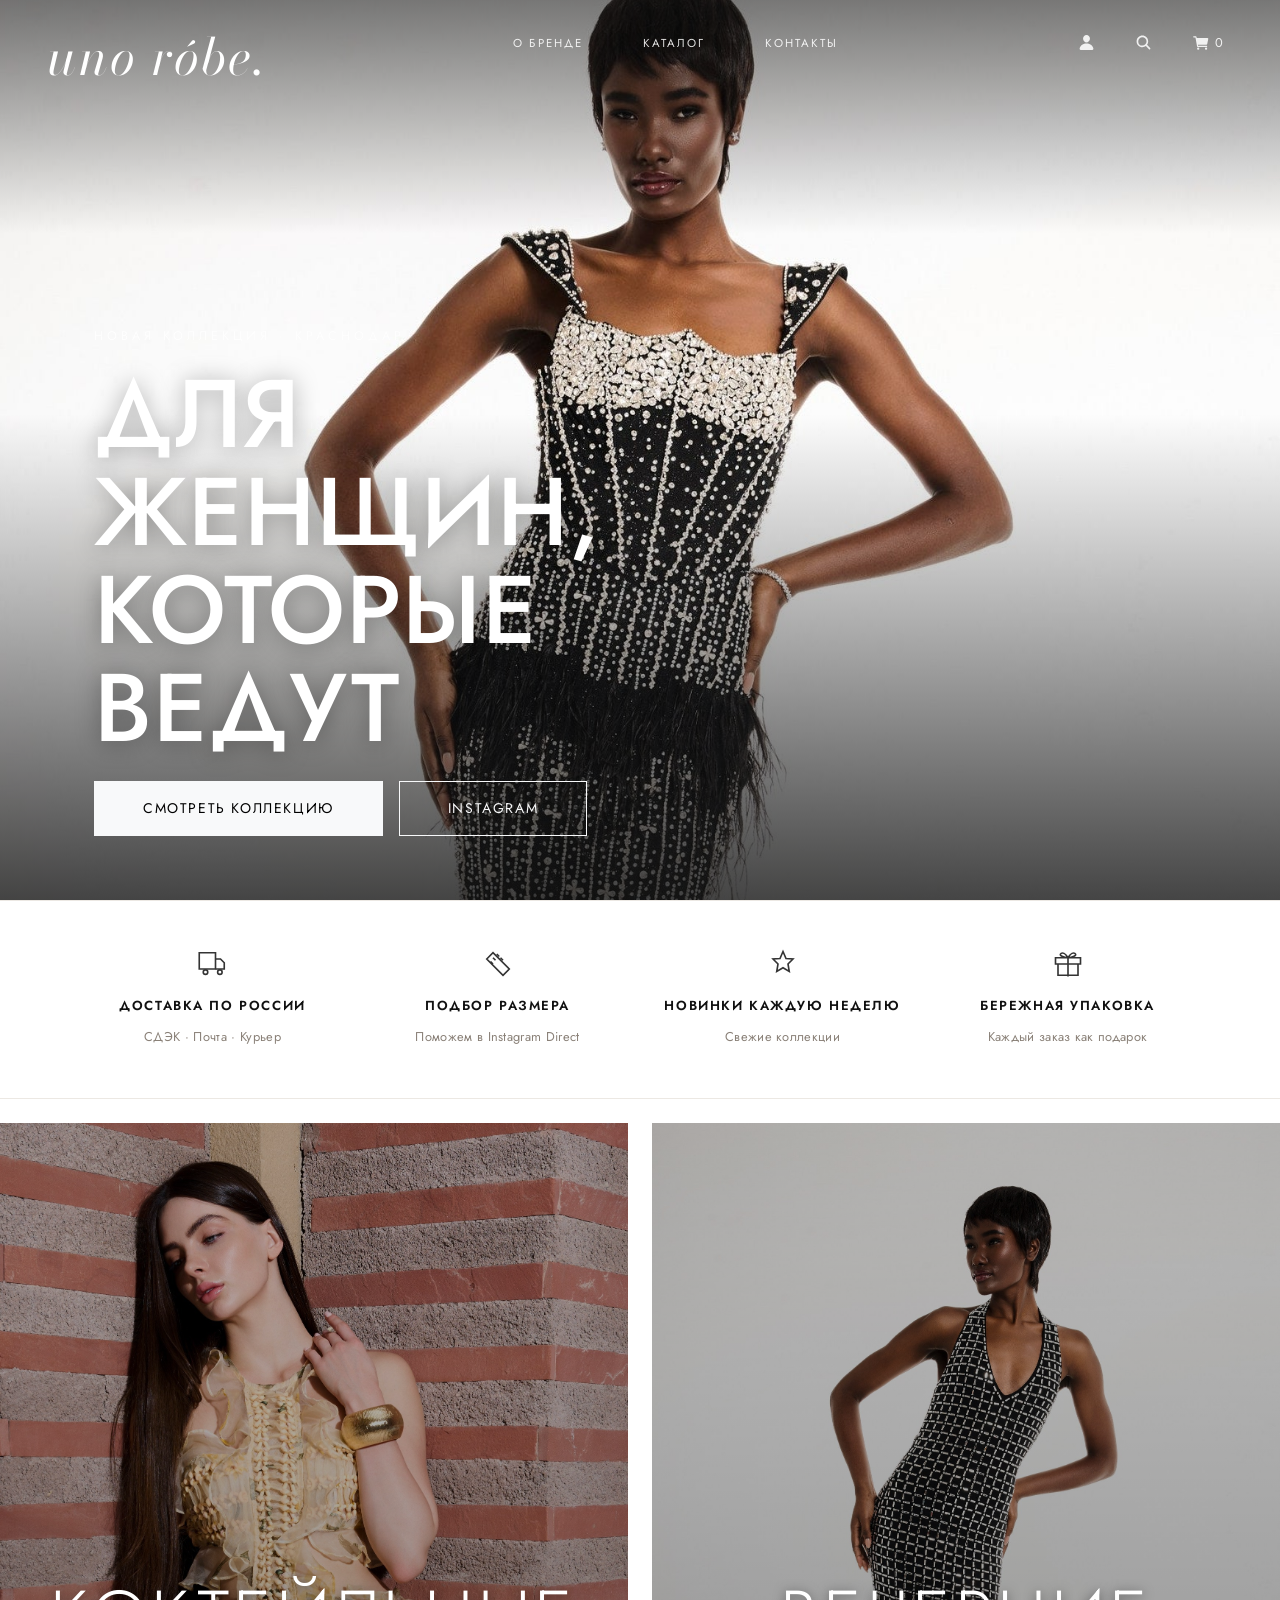
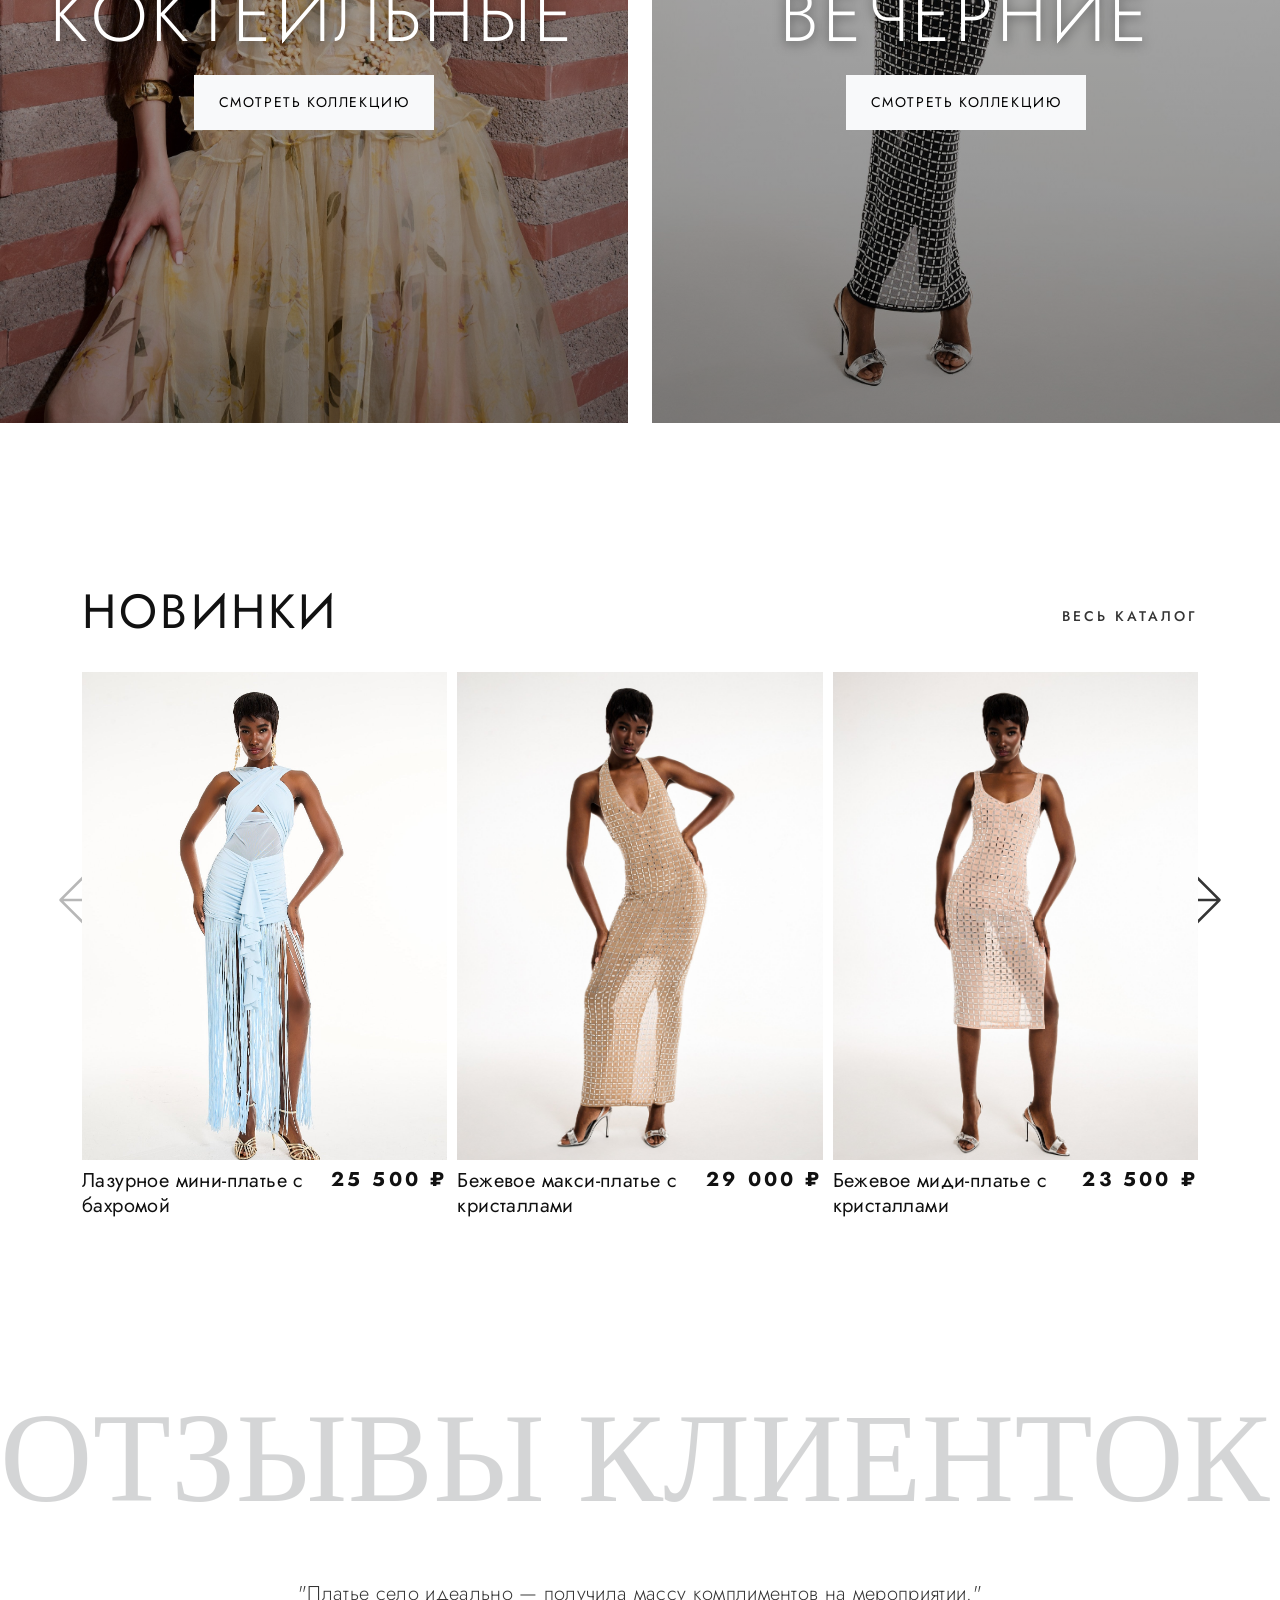
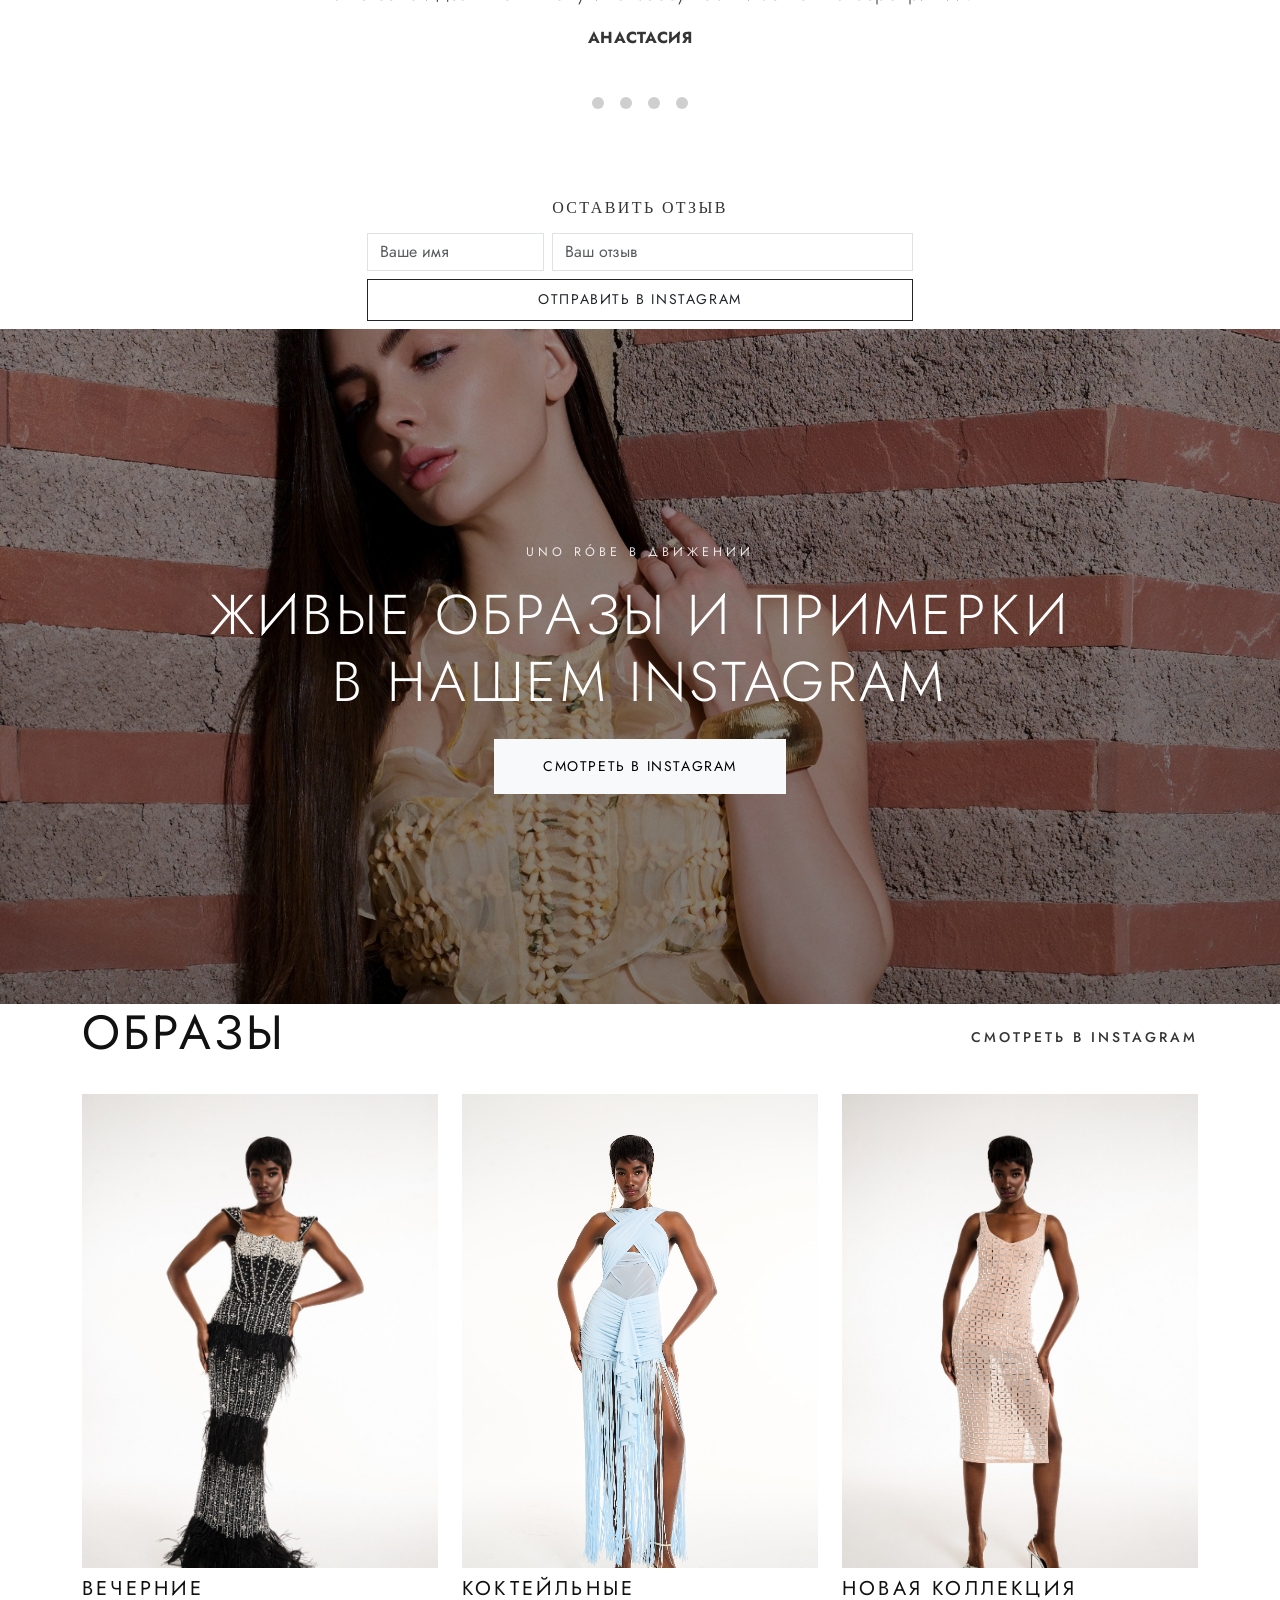
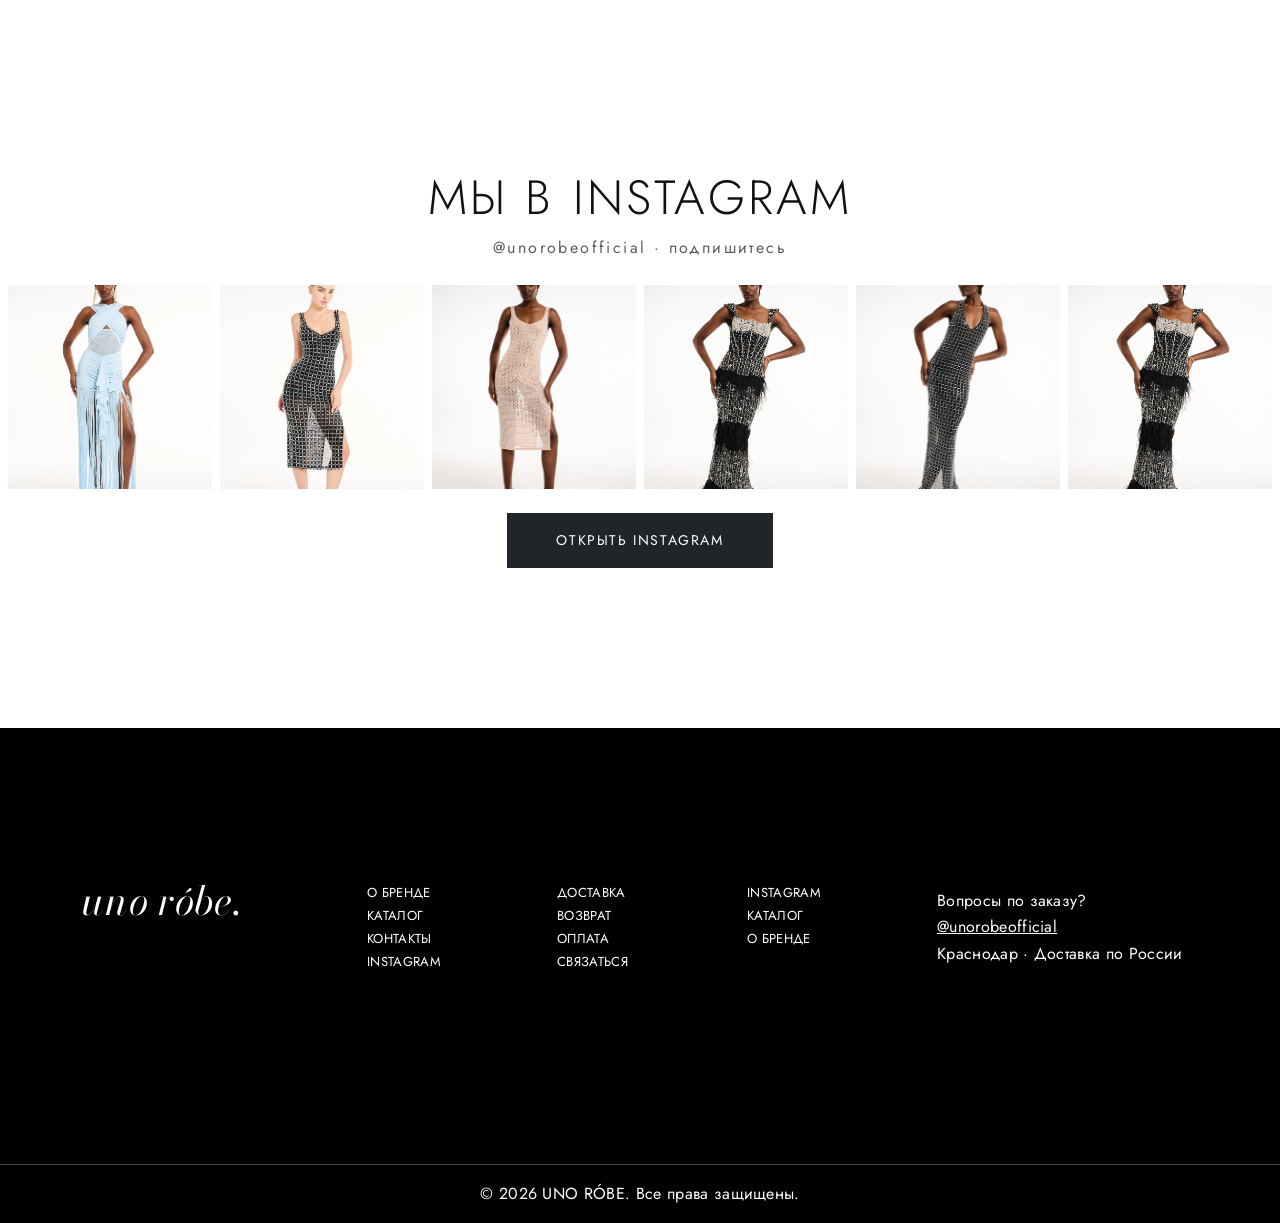
==== commit 3d56ec55: "perf: ускорить загрузку каталога — кэш и меньше скриптов Каталог кэшируется в localStorage, Supabase" ====
--- a/index.html
+++ b/index.html
@@ -404,9 +404,10 @@
         crossorigin="anonymous"></script>
     <script src="https://cdn.jsdelivr.net/npm/swiper/swiper-bundle.min.js"></script>
     <script type="text/javascript" src="js/plugins.js"></script>
+
     <script src="js/config.js"></script>
+    <script src="js/supabase-api.js"></script>
     <script src="js/data-api.js"></script>
-    <script src="js/products.js"></script>
     <script src="js/unorobe.js"></script>
     <script type="text/javascript" src="js/script.js"></script>
 
